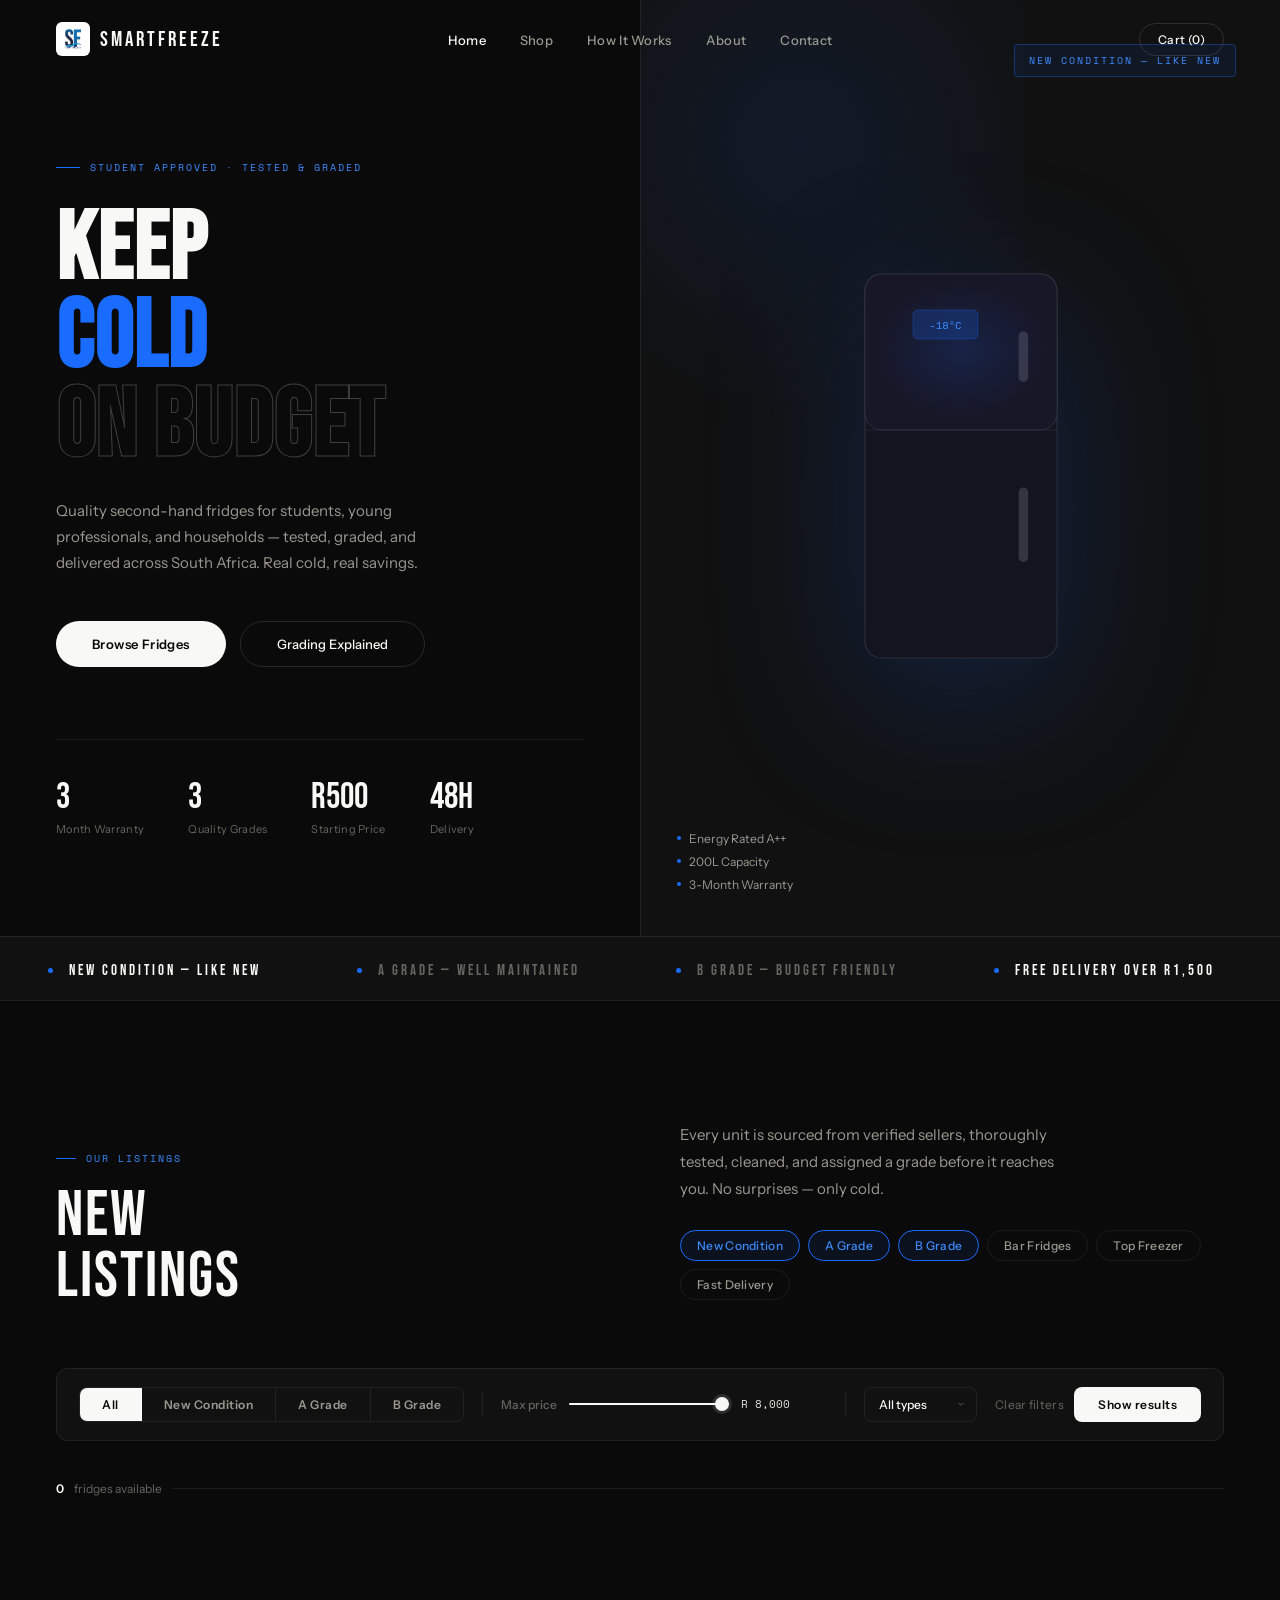
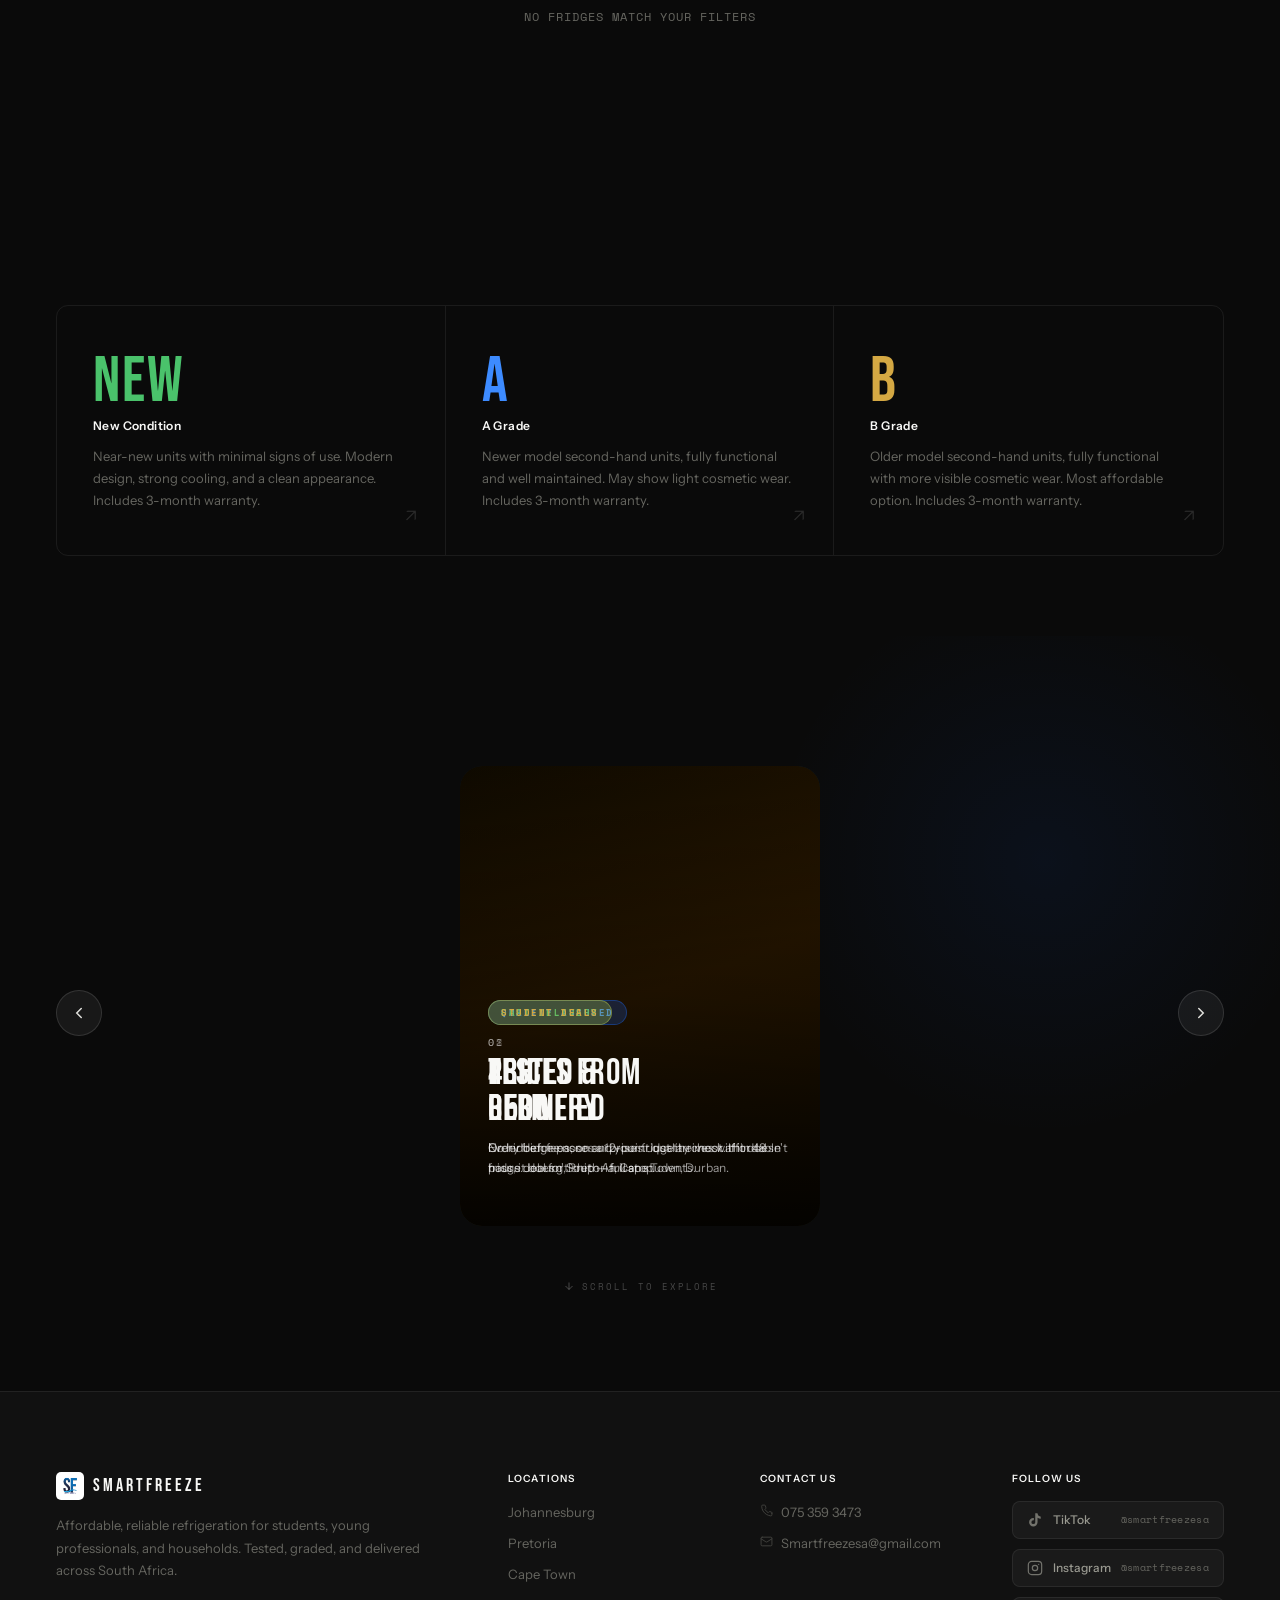
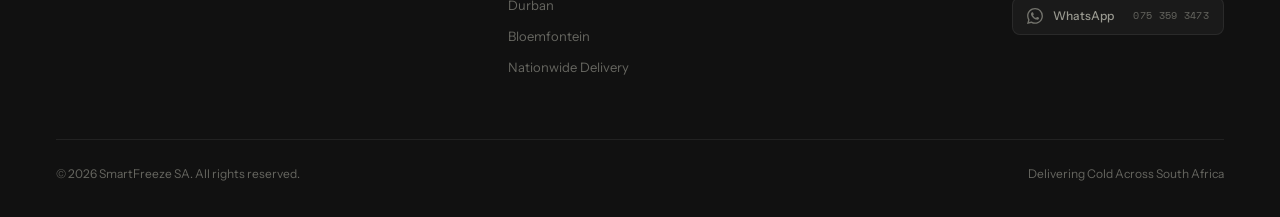
==== frontend/EndUser/index.html @ 241f6607 "Initial commit - SmartFreeze SA" ====
<!DOCTYPE html>
<html lang="en">
<head>
  <meta charset="UTF-8">
  <meta name="viewport" content="width=device-width, initial-scale=1.0">
  <title>SmartFreeze — Student Fridges</title>
  <link href="https://fonts.googleapis.com/css2?family=Bebas+Neue&family=Instrument+Sans:wght@300;400;500;600&family=Space+Mono:wght@400;700&display=swap" rel="stylesheet">
  <link rel="stylesheet" href="smartfreeze.css">
</head>
<body>

  <!-- TOAST -->
  <div class="tst" id="tst"><div class="tdt"></div><span id="tmsg">Done</span></div>

  <!-- ════════════════════════════
       CART OVERLAY + DRAWER
       ════════════════════════════ -->
  <div class="cart-overlay" id="cartOverlay"></div>
  <div class="cart-drawer" id="cartDrawer">
    <div class="cart-header">
      <div class="cart-title">Your Cart</div>
      <button class="cart-close" onclick="closeCart()">
        <svg viewBox="0 0 24 24" fill="none" stroke="currentColor" stroke-width="2.5" stroke-linecap="round"><line x1="18" y1="6" x2="6" y2="18"/><line x1="6" y1="6" x2="18" y2="18"/></svg>
      </button>
    </div>
    <div class="cart-items" id="cartItems"></div>
    <div class="cart-footer" id="cartFooter" style="display:none">
      <div class="cart-total-row">
        <span>Total</span>
        <span class="cart-total-amt" id="cartTotal">R0</span>
      </div>
      <button class="cart-checkout-btn" onclick="openCheckout()">Proceed to Checkout</button>
    </div>
  </div>

  <!-- ════════════════════════════
       CHECKOUT MODAL
       ════════════════════════════ -->
  <div class="checkout-ov" id="checkoutOv">
    <div class="checkout-modal">
      <button class="co-close" onclick="closeCheckout()">
        <svg viewBox="0 0 24 24" fill="none" stroke="currentColor" stroke-width="2.5" stroke-linecap="round"><line x1="18" y1="6" x2="6" y2="18"/><line x1="6" y1="6" x2="18" y2="18"/></svg>
      </button>
      <div class="co-title">Checkout</div>

      <div class="co-grid">
        <!-- Left: delivery details -->
        <div class="co-left">
          <div class="co-section-label">Delivery Details</div>
          <div class="co-fields">
            <div class="co-field">
              <label class="co-label">Full Name</label>
              <input class="co-input" id="coName" placeholder="e.g. Thabo Molefe">
            </div>
            <div class="co-field">
              <label class="co-label">Email</label>
              <input class="co-input" id="coEmail" type="email" placeholder="e.g. thabo@gmail.com">
            </div>
            <div class="co-field">
              <label class="co-label">Phone Number</label>
              <input class="co-input" id="coPhone" type="tel" placeholder="e.g. 0821234567">
            </div>
            <div class="co-field">
              <label class="co-label">Delivery Address</label>
              <input class="co-input" id="coAddress" placeholder="e.g. 12 Main Street, Hatfield">
            </div>
            <div class="co-field">
              <label class="co-label">City</label>
              <input class="co-input" id="coCity" placeholder="e.g. Pretoria">
            </div>
          </div>

          <div class="co-section-label" style="margin-top:24px">Payment Method</div>
          <div class="pay-tabs">
            <button class="pay-tab on" onclick="setPayment('cod', this)">
              <svg viewBox="0 0 24 24" fill="none" stroke="currentColor" stroke-width="1.8" stroke-linecap="round" stroke-linejoin="round" width="14" height="14"><rect x="2" y="6" width="20" height="12" rx="2"/><path d="M12 12a2 2 0 1 0 0-4 2 2 0 0 0 0 4z"/></svg>
              Cash on Delivery
            </button>
            <button class="pay-tab" onclick="setPayment('online', this)">
              <svg viewBox="0 0 24 24" fill="none" stroke="currentColor" stroke-width="1.8" stroke-linecap="round" stroke-linejoin="round" width="14" height="14"><rect x="1" y="4" width="22" height="16" rx="2"/><line x1="1" y1="10" x2="23" y2="10"/></svg>
              Card / Online
            </button>
          </div>
          <input type="hidden" id="selectedPayment" value="cod">
          <div class="cod-note" id="codNote">
            <svg viewBox="0 0 24 24" fill="none" stroke="currentColor" stroke-width="2" stroke-linecap="round" width="13" height="13"><circle cx="12" cy="12" r="10"/><line x1="12" y1="8" x2="12" y2="12"/><line x1="12" y1="16" x2="12.01" y2="16"/></svg>
            Pay when your fridge is delivered. Our driver will collect payment on arrival.
          </div>
        </div>

        <!-- Right: order summary -->
        <div class="co-right">
          <div class="co-section-label">Order Summary</div>
          <div class="co-summary">
            <div class="co-items" id="checkoutItems"></div>
            <div class="co-summary-total">
              <span>Total</span>
              <span id="checkoutTotal" class="co-total-amt">R0</span>
            </div>
          </div>
          <button class="co-place-btn" id="placeOrderBtn" onclick="submitOrder()">
            <svg viewBox="0 0 24 24" fill="none" stroke="currentColor" stroke-width="2" stroke-linecap="round" stroke-linejoin="round" width="14" height="14"><path d="M9 11l3 3L22 4"/><path d="M21 12v7a2 2 0 0 1-2 2H5a2 2 0 0 1-2-2V5a2 2 0 0 1 2-2h11"/></svg>
            Place Order
          </button>
          <p class="co-disclaimer">By placing your order you agree to our delivery terms. Free delivery on orders over R1,500.</p>
        </div>
      </div>
    </div>
  </div>

  <!-- ════════════════════════════
       ORDER CONFIRMATION MODAL
       ════════════════════════════ -->
  <div class="confirm-ov" id="confirmOv">
    <div class="confirm-modal">
      <div class="confirm-icon">
        <svg viewBox="0 0 24 24" fill="none" stroke="currentColor" stroke-width="2.5" stroke-linecap="round" stroke-linejoin="round"><polyline points="20 6 9 17 4 12"/></svg>
      </div>
      <div class="confirm-title">Order Placed!</div>
      <div class="confirm-sub">Your order has been received. Save your order number to track your delivery.</div>
      <div class="confirm-num-label">Your Order Number</div>
      <div class="confirm-num" id="confirmOrderNum">SF-20260401-001</div>
      <div class="confirm-actions">
        <button class="confirm-track-btn" onclick="goToTracking()">
          <svg viewBox="0 0 24 24" fill="none" stroke="currentColor" stroke-width="2" stroke-linecap="round" width="13" height="13"><circle cx="11" cy="11" r="8"/><line x1="21" y1="21" x2="16.65" y2="16.65"/></svg>
          Track My Order
        </button>
        <button class="confirm-close-btn" onclick="closeConfirm()">Continue Shopping</button>
      </div>
    </div>
  </div>

  <!-- NAV -->
  <nav id="nav">
    <a href="index.html" class="logo">
      <img src="images/logo.png" alt="SmartFreeze Logo" class="logo-img"
           onerror="this.style.display='none';this.nextElementSibling.style.display='flex'">
      <div class="logo-mk" style="display:none">
        <svg viewBox="0 0 24 24" fill="none" stroke="#0a0a0a" stroke-width="2.5" stroke-linecap="round" stroke-linejoin="round">
          <rect x="5" y="2" width="14" height="20" rx="2"/>
          <line x1="5" y1="10" x2="19" y2="10"/>
          <line x1="9" y1="6" x2="9" y2="8"/>
        </svg>
      </div>
      <span class="logo-tx">SmartFreeze</span>
    </a>
    <ul>
      <li><a href="#hero" class="on">Home</a></li>
      <li><a href="#browse">Shop</a></li>
      <li><a href="#how-it-works">How It Works</a></li>
      <li><a href="#about">About</a></li>
      <li><a href="#contact">Contact</a></li>
    </ul>
    <div class="na">
      <button class="nbtn" id="cartBtn" onclick="openCart()">Cart (0)</button>
    </div>
  </nav>

  <!-- HERO -->
  <section id="hero">
    <div class="hl">
      <div class="h-eye">
        <div class="h-eye-line"></div>
        <span class="h-eye-txt">Student Approved · Tested &amp; Graded</span>
      </div>
      <h1 class="h1">KEEP<br><span class="acc">COLD</span><br><span class="str">ON BUDGET</span></h1>
      <p class="h-body">Quality second-hand fridges for students, young professionals, and households — tested, graded, and delivered across South Africa. Real cold, real savings.</p>
      <div class="h-ctas">
        <button class="bp" onclick="document.getElementById('browse').scrollIntoView({behavior:'smooth'})">Browse Fridges</button>
        <button class="bo">Grading Explained</button>
      </div>
      <div class="h-stats">
        <div><div class="sn">3</div><div class="sl">Month Warranty</div></div>
        <div><div class="sn">3</div><div class="sl">Quality Grades</div></div>
        <div><div class="sn">R500</div><div class="sl">Starting Price</div></div>
        <div><div class="sn">48h</div><div class="sl">Delivery</div></div>
      </div>
    </div>
    <div class="hr">
      <div class="h-grade">NEW CONDITION — LIKE NEW</div>
      <div class="fv">
        <svg viewBox="0 0 200 340" fill="none" xmlns="http://www.w3.org/2000/svg" style="width:100%;filter:drop-shadow(0 40px 80px rgba(26,107,255,.22))">
          <rect x="20" y="10" width="160" height="320" rx="14" fill="#141420" stroke="rgba(255,255,255,0.1)" stroke-width="1"/>
          <rect x="20" y="10" width="160" height="130" rx="14" fill="#171728" stroke="rgba(255,255,255,0.08)" stroke-width="1"/>
          <line x1="20" y1="140" x2="180" y2="140" stroke="rgba(255,255,255,0.07)" stroke-width="1"/>
          <rect x="148" y="58" width="8" height="42" rx="4" fill="rgba(255,255,255,0.14)"/>
          <rect x="148" y="188" width="8" height="62" rx="4" fill="rgba(255,255,255,0.14)"/>
          <rect x="30" y="18" width="140" height="110" rx="8" fill="url(#hg)" opacity="0.35"/>
          <defs><radialGradient id="hg" cx="50%" cy="50%" r="50%"><stop offset="0%" stop-color="#1a6bff" stop-opacity="0.4"/><stop offset="100%" stop-color="#1a6bff" stop-opacity="0"/></radialGradient></defs>
          <rect x="60" y="40" width="54" height="24" rx="4" fill="rgba(26,107,255,0.2)" stroke="rgba(26,107,255,0.35)" stroke-width="0.8"/>
          <text x="87" y="56" fill="#3d8bff" font-family="monospace" font-size="9" text-anchor="middle">-18°C</text>
        </svg>
      </div>
      <div class="h-stags">
        <div class="h-stag"><div class="h-stag-d"></div>Energy Rated A++</div>
        <div class="h-stag"><div class="h-stag-d"></div>200L Capacity</div>
        <div class="h-stag"><div class="h-stag-d"></div>3-Month Warranty</div>
      </div>
    </div>
  </section>

  <!-- MARQUEE -->
  <div class="marquee-band"><div class="marquee-track" id="mqTrack"></div></div>

  <!-- SECTION INTRO -->
  <div class="section-intro" id="how-it-works">
    <div class="si-left rev">
      <div class="si-label">Our Listings</div>
      <div class="si-title">NEW<br>LISTINGS</div>
    </div>
    <div class="si-right rev">
      <p class="si-desc">Every unit is sourced from verified sellers, thoroughly tested, cleaned, and assigned a grade before it reaches you. No surprises — only cold.</p>
      <div class="si-pills">
        <div class="si-pill hi">New Condition</div><div class="si-pill hi">A Grade</div><div class="si-pill hi">B Grade</div>
        <div class="si-pill">Bar Fridges</div><div class="si-pill">Top Freezer</div><div class="si-pill">Fast Delivery</div>
      </div>
    </div>
  </div>

  <!-- BROWSE -->
  <section id="browse">
    <div class="fb rev">
      <div class="gtabs">
        <button class="gt on" data-g="all" onclick="setG(this,'all')">All</button>
        <button class="gt" data-g="N" onclick="setG(this,'N')">New Condition</button>
        <button class="gt" data-g="A" onclick="setG(this,'A')">A Grade</button>
        <button class="gt" data-g="B" onclick="setG(this,'B')">B Grade</button>
      </div>
      <div class="fdiv"></div>
      <div class="pw">
        <span class="pl">Max price</span>
        <input type="range" class="psl" id="psl" min="500" max="8000" value="8000" step="100" oninput="onP(this)">
        <span class="pa" id="pa">R 8,000</span>
      </div>
      <div class="fdiv"></div>
      <select class="fsel" onchange="onTy(this)">
        <option value="">All types</option>
        <option value="bar">Bar Fridge</option>
        <option value="topfreezer">Top Freezer</option>
      </select>
      <div class="fr">
        <button class="bcf" onclick="clrAll()">Clear filters</button>
        <button class="bap" onclick="applyF()">Show results</button>
      </div>
    </div>
    <div class="rm"><strong id="rc">0</strong> fridges available<div class="rm-line"></div></div>
    <div class="fg" id="fg"></div>
  </section>

  <!-- GRADE BAND -->
  <div class="grade-band rev">
    <div class="gb-item gb-a rev">
      <div class="gb-grade">NEW</div><div class="gb-name">New Condition</div>
      <div class="gb-desc">Near-new units with minimal signs of use. Modern design, strong cooling, and a clean appearance. Includes 3-month warranty.</div>
      <div class="gb-arrow">↗</div>
    </div>
    <div class="gb-item gb-b rev">
      <div class="gb-grade">A</div><div class="gb-name">A Grade</div>
      <div class="gb-desc">Newer model second-hand units, fully functional and well maintained. May show light cosmetic wear. Includes 3-month warranty.</div>
      <div class="gb-arrow">↗</div>
    </div>
    <div class="gb-item gb-c rev">
      <div class="gb-grade">B</div><div class="gb-name">B Grade</div>
      <div class="gb-desc">Older model second-hand units, fully functional with more visible cosmetic wear. Most affordable option. Includes 3-month warranty.</div>
      <div class="gb-arrow">↗</div>
    </div>
  </div>

  <!-- MARKETING CAROUSEL -->
  <section class="mkt-section" id="about">
    <div class="mkt-bg-glow"></div>
    <div class="mkt-stage" id="mktStage">
      <div class="mkt-slide" data-index="0">
        <div class="mkt-slide-img" style="background:linear-gradient(160deg,#0a0f1a 0%,#0d1f3c 50%,#091628 100%)"><div class="mkt-slide-overlay"></div></div>
        <div class="mkt-slide-info">
          <div class="mkt-slide-tag">QUALITY ASSURED</div>
          <div class="mkt-slide-num">01</div>
          <div class="mkt-slide-title">Tested &amp;<br>Certified</div>
          <div class="mkt-slide-body">Every fridge passes a 12-point quality check. If it doesn't pass, it doesn't ship — full stop.</div>
        </div>
      </div>
      <div class="mkt-slide" data-index="1">
        <div class="mkt-slide-img" style="background:linear-gradient(160deg,#0a0e0d 0%,#0d2218 50%,#091a10 100%)"><div class="mkt-slide-overlay"></div></div>
        <div class="mkt-slide-info">
          <div class="mkt-slide-tag mkt-tag-green">FAST DELIVERY</div>
          <div class="mkt-slide-num">02</div>
          <div class="mkt-slide-title">48h<br>Delivery</div>
          <div class="mkt-slide-body">Order before noon and your fridge arrives within 48 hours. Joburg, Pretoria, Cape Town, Durban.</div>
        </div>
      </div>
      <div class="mkt-slide" data-index="2">
        <div class="mkt-slide-img" style="background:linear-gradient(160deg,#0f0a00 0%,#2a1800 50%,#1a1000 100%)"><div class="mkt-slide-overlay"></div></div>
        <div class="mkt-slide-info">
          <div class="mkt-slide-tag mkt-tag-gold">STUDENT DEALS</div>
          <div class="mkt-slide-num">03</div>
          <div class="mkt-slide-title">Prices From<br>R500</div>
          <div class="mkt-slide-body">No hidden fees, no surprises. Just the most affordable fridge deal for South African students.</div>
        </div>
      </div>
    </div>
    <button class="mkt-btn-prev" id="mktPrev"><svg viewBox="0 0 24 24" fill="none" stroke="currentColor" stroke-width="2" stroke-linecap="round"><polyline points="15 18 9 12 15 6"/></svg></button>
    <button class="mkt-btn-next" id="mktNext"><svg viewBox="0 0 24 24" fill="none" stroke="currentColor" stroke-width="2" stroke-linecap="round"><polyline points="9 18 15 12 9 6"/></svg></button>
    <div class="mkt-bottom">
      <div class="mkt-scroll-hint"><svg width="12" height="12" viewBox="0 0 24 24" fill="none" stroke="currentColor" stroke-width="2"><path d="M12 5v14M5 12l7 7 7-7"/></svg>SCROLL TO EXPLORE</div>
      <div class="mkt-pip-wrap" id="mktPips"></div>
    </div>
  </section>

  <!-- FOOTER -->
  <footer id="contact">
    <div class="ftg">
      <div class="rev">
        <div class="flr">
          <img src="images/logo.png" alt="SmartFreeze" class="footer-logo-img">
          <span class="flt">SmartFreeze</span>
        </div>
        <p class="fd">Affordable, reliable refrigeration for students, young professionals, and households. Tested, graded, and delivered across South Africa.</p>
      </div>
      <div class="rev">
        <div class="fct">Locations</div>
        <ul class="fls">
          <li><a href="#">Johannesburg</a></li><li><a href="#">Pretoria</a></li>
          <li><a href="#">Cape Town</a></li><li><a href="#">Durban</a></li>
          <li><a href="#">Bloemfontein</a></li><li><a href="#">Nationwide Delivery</a></li>
        </ul>
      </div>
      <div class="rev">
        <div class="fct">Contact Us</div>
        <ul class="fls">
          <li><a href="tel:0753593473"><span class="fic"><svg viewBox="0 0 24 24" fill="none" stroke="currentColor" stroke-width="1.8" stroke-linecap="round" stroke-linejoin="round"><path d="M22 16.92v3a2 2 0 0 1-2.18 2A19.79 19.79 0 0 1 11.61 19a19.5 19.5 0 0 1-6-6A19.79 19.79 0 0 1 3.09 4.18 2 2 0 0 1 5.07 2h3a2 2 0 0 1 2 1.72c.127.96.361 1.903.7 2.81a2 2 0 0 1-.45 2.11L9.09 9.91a16 16 0 0 0 6 6l1.27-1.27a2 2 0 0 1 2.11-.45c.907.339 1.85.573 2.81.7A2 2 0 0 1 22 16.92z"/></svg></span>075 359 3473</a></li>
          <li><a href="mailto:Smartfreezesa@gmail.com"><span class="fic"><svg viewBox="0 0 24 24" fill="none" stroke="currentColor" stroke-width="1.8" stroke-linecap="round" stroke-linejoin="round"><rect x="2" y="4" width="20" height="16" rx="2"/><path d="m22 7-8.97 5.7a1.94 1.94 0 0 1-2.06 0L2 7"/></svg></span>Smartfreezesa@gmail.com</a></li>
        </ul>
      </div>
      <div class="rev">
        <div class="fct">Follow Us</div>
        <div class="f-socials">
          <a href="https://www.tiktok.com/@smartfreezesa" target="_blank" class="f-social-btn"><svg viewBox="0 0 24 24" fill="currentColor" width="16" height="16"><path d="M19.59 6.69a4.83 4.83 0 0 1-3.77-4.25V2h-3.45v13.67a2.89 2.89 0 0 1-2.88 2.5 2.89 2.89 0 0 1-2.89-2.89 2.89 2.89 0 0 1 2.89-2.89c.28 0 .54.04.79.1V9.01a6.33 6.33 0 0 0-.79-.05 6.34 6.34 0 0 0-6.34 6.34 6.34 6.34 0 0 0 6.34 6.34 6.34 6.34 0 0 0 6.33-6.34V8.69a8.18 8.18 0 0 0 4.78 1.52V6.76a4.85 4.85 0 0 1-1.01-.07z"/></svg><span>TikTok</span><span class="f-social-handle">@smartfreezesa</span></a>
          <a href="https://www.instagram.com/smartfreezesa" target="_blank" class="f-social-btn"><svg viewBox="0 0 24 24" fill="none" stroke="currentColor" stroke-width="1.8" stroke-linecap="round" stroke-linejoin="round" width="16" height="16"><rect x="2" y="2" width="20" height="20" rx="5"/><circle cx="12" cy="12" r="4"/><circle cx="17.5" cy="6.5" r="1" fill="currentColor" stroke="none"/></svg><span>Instagram</span><span class="f-social-handle">@smartfreezesa</span></a>
          <a href="https://wa.me/27753593473" target="_blank" class="f-social-btn f-social-wa"><svg viewBox="0 0 24 24" fill="currentColor" width="16" height="16"><path d="M17.472 14.382c-.297-.149-1.758-.867-2.03-.967-.273-.099-.471-.148-.67.15-.197.297-.767.966-.94 1.164-.173.199-.347.223-.644.075-.297-.15-1.255-.463-2.39-1.475-.883-.788-1.48-1.761-1.653-2.059-.173-.297-.018-.458.13-.606.134-.133.298-.347.446-.52.149-.174.198-.298.298-.497.099-.198.05-.371-.025-.52-.075-.149-.669-1.612-.916-2.207-.242-.579-.487-.5-.669-.51-.173-.008-.371-.01-.57-.01-.198 0-.52.074-.792.372-.272.297-1.04 1.016-1.04 2.479 0 1.462 1.065 2.875 1.213 3.074.149.198 2.096 3.2 5.077 4.487.709.306 1.262.489 1.694.625.712.227 1.36.195 1.871.118.571-.085 1.758-.719 2.006-1.413.248-.694.248-1.289.173-1.413-.074-.124-.272-.198-.57-.347m-5.421 7.403h-.004a9.87 9.87 0 0 1-5.031-1.378l-.361-.214-3.741.982.998-3.648-.235-.374a9.86 9.86 0 0 1-1.51-5.26c.001-5.45 4.436-9.884 9.888-9.884 2.64 0 5.122 1.03 6.988 2.898a9.825 9.825 0 0 1 2.893 6.994c-.003 5.45-4.437 9.884-9.885 9.884m8.413-18.297A11.815 11.815 0 0 0 12.05 0C5.495 0 .16 5.335.157 11.892c0 2.096.547 4.142 1.588 5.945L.057 24l6.305-1.654a11.882 11.882 0 0 0 5.683 1.448h.005c6.554 0 11.89-5.335 11.893-11.893a11.821 11.821 0 0 0-3.48-8.413z"/></svg><span>WhatsApp</span><span class="f-social-handle">075 359 3473</span></a>
        </div>
      </div>
    </div>
    <div class="fbt"><div>© 2026 SmartFreeze SA. All rights reserved.</div><div>Delivering Cold Across South Africa</div></div>
  </footer>

  <!-- FRIDGE MODAL -->
  <div class="ov" id="ov" onclick="ocl(event)">
    <div class="mo" id="mo">
      <button class="mcl" onclick="clMo()"><svg viewBox="0 0 24 24" fill="none" stroke="currentColor" stroke-width="2" stroke-linecap="round"><line x1="18" y1="6" x2="6" y2="18"/><line x1="6" y1="6" x2="18" y2="18"/></svg></button>
      <div class="mg">
        <div class="mm" id="mmain"><div class="mmg"></div></div>
        <div class="mth" id="mth"></div>
      </div>
      <div class="md">
        <div class="mbr"><div class="mdt"></div><span class="mbn" id="mbn">Brand</span><span class="msk" id="msk">SF-001</span></div>
        <div class="mtl" id="mtl">Name</div>
        <div class="msr"><div class="msts" id="msts"></div><span class="mrc" id="mrc">0 reviews</span></div>
        <div class="mpr"><span class="mc">R</span><span id="mpr">0</span></div>
        <div class="mlab">Grade</div>
        <div class="mgr" id="mgr"></div>
        <div class="msp" id="msp"></div>
        <div class="mac">
          <button class="madd" id="madd">Add to Cart</button>
          <button class="mfav" id="mfav" onclick="tgFav(this)">
            <svg viewBox="0 0 24 24" stroke-linecap="round" stroke-linejoin="round" stroke-width="2"><path d="M20.84 4.61a5.5 5.5 0 0 0-7.78 0L12 5.67l-1.06-1.06a5.5 5.5 0 0 0-7.78 7.78l1.06 1.06L12 21.23l7.78-7.78 1.06-1.06a5.5 5.5 0 0 0 0-7.78z"/></svg>
          </button>
        </div>
        <div class="mdel">
          <svg width="12" height="12" viewBox="0 0 24 24" fill="none" stroke="currentColor" stroke-width="2"><path d="M5 17H3a2 2 0 0 1-2-2V5a2 2 0 0 1 2-2h11a2 2 0 0 1 2 2v3"/><rect x="9" y="11" width="14" height="10" rx="2"/><circle cx="12" cy="21" r="1"/><circle cx="20" cy="21" r="1"/></svg>
          Free delivery on orders over R1,500
        </div>
        <div class="mtabs">
          <button class="mtb on" onclick="swT(this,'td')">Details</button>
          <button class="mtb" onclick="swT(this,'tr')">Reviews</button>
        </div>
        <div class="tbc" id="td"><p id="mdesc"></p></div>
        <div class="tbc" style="display:none" id="tr"></div>
      </div>
    </div>
  </div>

  <script src="smartfreeze.js"></script>
</body>
</html>
---- frontend/EndUser/smartfreeze.css ----
/* ════════════════════════════════════════
   SmartFreeze — Stylesheet
   ════════════════════════════════════════ */

/* ── TOKENS ── */
:root {
  --black:  #0a0a0a;
  --black2: #111111;
  --black3: #1a1a1a;
  --black4: #222222;
  --white:  #f8f8f6;
  --white2: #e0e0dc;
  --muted:  #666660;
  --muted2: #999990;
  --blue:   #1a6bff;
  --blue2:  #3d8bff;
  --gold:   #d4a843;
  --green:  #2da44e;
  --border: rgba(255,255,255,0.07);
  --border2:rgba(255,255,255,0.13);
}

/* ── RESET ── */
*,*::before,*::after { box-sizing: border-box; margin: 0; padding: 0; }
html  { scroll-behavior: smooth; }
body  {
  font-family: 'Instrument Sans', sans-serif;
  background: var(--black);
  color: var(--white);
  overflow-x: hidden;
  cursor: default;
}

/* ════════════════════════════════════════
   NAV
   ════════════════════════════════════════ */
nav {
  position: fixed; top: 0; left: 0; right: 0; z-index: 500;
  display: flex; align-items: center; justify-content: space-between;
  padding: 22px 56px;
  transition: padding .35s, background .35s, border-color .35s;
  border-bottom: 1px solid transparent;
}
nav.sc {
  padding: 14px 56px;
  background: rgba(10,10,10,.94);
  backdrop-filter: blur(20px);
  border-bottom-color: var(--border);
}
.logo { display: flex; align-items: center; gap: 10px; text-decoration: none; color: inherit; }
.logo-mk {
  width: 34px; height: 34px;
  background: var(--white);
  border-radius: 6px;
  display: flex; align-items: center; justify-content: center;
}
.logo-mk svg  { width: 18px; height: 18px; }
.logo-img     { height: 34px; width: auto; object-fit: contain; border-radius: 6px; }
.logo-tx      { font-family: 'Bebas Neue', sans-serif; font-size: 21px; letter-spacing: 3px; }
nav ul        { display: flex; gap: 34px; list-style: none; position: absolute; left: 50%; transform: translateX(-50%); }
nav ul a      { color: var(--muted2); text-decoration: none; font-size: 13px; font-weight: 500; letter-spacing: .3px; transition: color .2s; }
nav ul a:hover,
nav ul a.on   { color: var(--white); }
.na           { display: flex; gap: 10px; align-items: center; }
.nbtn {
  background: none; border: 1px solid var(--border2); color: var(--white);
  padding: 8px 18px; border-radius: 100px;
  font-size: 12px; font-weight: 500; letter-spacing: .4px;
  cursor: pointer; transition: all .2s;
  font-family: 'Instrument Sans', sans-serif;
}
.nbtn:hover { background: var(--white); color: var(--black); }

/* ════════════════════════════════════════
   HERO
   ════════════════════════════════════════ */
#hero {
  min-height: 100vh;
  display: grid; grid-template-columns: 1fr 1fr;
  position: relative; overflow: hidden;
}
.hl {
  display: flex; flex-direction: column; justify-content: flex-end;
  padding: 160px 56px 100px;
  position: relative; z-index: 2;
}
.h-eye       { display: inline-flex; align-items: center; gap: 10px; margin-bottom: 32px; opacity: 0; animation: fu .8s .1s ease forwards; }
.h-eye-line  { width: 24px; height: 1px; background: var(--blue); }
.h-eye-txt   { font-family: 'Space Mono', monospace; font-size: 10px; letter-spacing: 2px; color: var(--blue2); text-transform: uppercase; }
.h1          { font-family: 'Bebas Neue', sans-serif; font-size: clamp(70px,7.5vw,118px); line-height: .92; letter-spacing: 1px; opacity: 0; animation: fu .9s .2s ease forwards; }
.h1 .acc     { color: var(--blue); }
.h1 .str     { -webkit-text-stroke: 1px rgba(255,255,255,.22); color: transparent; }
.h-body      { margin-top: 26px; font-size: 15px; line-height: 1.75; color: var(--muted2); max-width: 400px; opacity: 0; animation: fu .9s .3s ease forwards; }
.h-ctas      { display: flex; gap: 14px; margin-top: 44px; opacity: 0; animation: fu .9s .4s ease forwards; }
.bp {
  background: var(--white); color: var(--black); border: none;
  padding: 14px 36px; border-radius: 100px;
  font-size: 13px; font-weight: 600; letter-spacing: .4px;
  cursor: pointer; transition: all .25s;
  font-family: 'Instrument Sans', sans-serif;
}
.bp:hover    { background: var(--white2); transform: translateY(-2px); }
.bo {
  background: none; color: var(--white); border: 1px solid var(--border2);
  padding: 14px 36px; border-radius: 100px;
  font-size: 13px; font-weight: 500;
  cursor: pointer; transition: all .25s;
  font-family: 'Instrument Sans', sans-serif;
}
.bo:hover    { border-color: rgba(255,255,255,.4); transform: translateY(-2px); }
.h-stats     { display: flex; gap: 44px; margin-top: 72px; padding-top: 40px; border-top: 1px solid var(--border); opacity: 0; animation: fu .9s .5s ease forwards; }
.sn          { font-family: 'Bebas Neue', sans-serif; font-size: 36px; line-height: 1; }
.sl          { font-size: 11px; color: var(--muted); margin-top: 6px; letter-spacing: .3px; }
.hr {
  position: relative; display: flex; align-items: center; justify-content: center;
  background: var(--black2); border-left: 1px solid var(--border); overflow: hidden;
}
.hr::before  {
  content: ''; position: absolute; top: -20%; left: -10%; width: 70%; height: 70%;
  background: radial-gradient(circle, rgba(26,107,255,.1) 0%, transparent 70%);
}
.fv          { position: relative; z-index: 2; width: 240px; animation: fly 5s ease-in-out infinite; }
@keyframes fly { 0%,100% { transform: translateY(0); } 50% { transform: translateY(-14px); } }
.h-grade {
  position: absolute; top: 44px; right: 44px; z-index: 3;
  font-family: 'Space Mono', monospace; font-size: 10px; letter-spacing: 2px; color: var(--blue2);
  border: 1px solid rgba(26,107,255,.35); padding: 8px 14px; border-radius: 4px;
  background: rgba(26,107,255,.08); opacity: 0; animation: fu .9s .6s ease forwards;
}
.h-stags     { position: absolute; bottom: 44px; left: 36px; z-index: 3; display: flex; flex-direction: column; gap: 8px; opacity: 0; animation: fu .9s .7s ease forwards; }
.h-stag      { font-size: 12px; color: var(--muted2); display: flex; align-items: center; gap: 8px; }
.h-stag-d    { width: 4px; height: 4px; border-radius: 50%; background: var(--blue); flex-shrink: 0; }

/* ════════════════════════════════════════
   MARQUEE BAND
   ════════════════════════════════════════ */
.marquee-band {
  overflow: hidden;
  border-top: 1px solid var(--border);
  border-bottom: 1px solid var(--border);
  padding: 20px 0;
  background: var(--black2);
  white-space: nowrap;
}
.marquee-track {
  display: inline-flex;
  animation: marqueeScroll 28s linear infinite;
}
.marquee-track:hover { animation-play-state: paused; }
.marquee-item {
  display: inline-flex; align-items: center; gap: 16px;
  padding: 0 48px;
  font-family: 'Bebas Neue', sans-serif; font-size: 15px; letter-spacing: 3px;
  color: var(--muted); white-space: nowrap;
}
.marquee-item .dot { width: 5px; height: 5px; border-radius: 50%; background: var(--blue); flex-shrink: 0; }
.marquee-item.hi   { color: var(--white); }
@keyframes marqueeScroll { from { transform: translateX(0); } to { transform: translateX(-50%); } }

/* ════════════════════════════════════════
   SECTION INTRO
   ════════════════════════════════════════ */
.section-intro {
  padding: 120px 56px 0;
  display: grid; grid-template-columns: 1fr 1fr;
  gap: 80px; align-items: end;
}
.si-label {
  font-family: 'Space Mono', monospace; font-size: 10px; letter-spacing: 2px;
  color: var(--blue2); text-transform: uppercase; margin-bottom: 20px;
  display: flex; align-items: center; gap: 10px;
}
.si-label::before { content: ''; display: block; width: 20px; height: 1px; background: var(--blue); }
.si-title  { font-family: 'Bebas Neue', sans-serif; font-size: clamp(44px,5vw,72px); letter-spacing: 2px; line-height: .95; }
.si-right  { padding-bottom: 8px; }
.si-desc   { font-size: 15px; color: var(--muted2); line-height: 1.8; max-width: 380px; margin-bottom: 28px; }
.si-pills  { display: flex; flex-wrap: wrap; gap: 8px; }
.si-pill {
  padding: 7px 16px; border: 1px solid var(--border); border-radius: 100px;
  font-size: 12px; color: var(--muted2); font-weight: 500; letter-spacing: .3px;
  transition: all .25s; cursor: pointer;
}
.si-pill:hover { border-color: var(--border2); color: var(--white); }
.si-pill.hi    { border-color: var(--blue); color: var(--blue2); background: rgba(26,107,255,.08); }

/* ════════════════════════════════════════
   BROWSE SECTION
   ════════════════════════════════════════ */
#browse { padding: 60px 56px 120px; background: var(--black); }

/* ── Filter bar ── */
.fb {
  border: 1px solid var(--border); border-radius: 12px;
  padding: 18px 22px; margin-bottom: 40px;
  display: flex; align-items: center; gap: 18px; flex-wrap: wrap;
  background: var(--black2);
}
.gtabs  { display: flex; border: 1px solid var(--border); border-radius: 8px; overflow: hidden; }
.gt {
  padding: 9px 22px; font-size: 12px; font-weight: 600; letter-spacing: .5px;
  cursor: pointer; background: transparent; color: var(--muted2); border: none;
  font-family: 'Instrument Sans', sans-serif; transition: all .2s; white-space: nowrap;
  border-right: 1px solid var(--border);
}
.gt:last-child   { border-right: none; }
.gt:hover        { color: var(--white); background: var(--black3); }
.gt.on           { background: var(--white); color: var(--black); }
.fdiv            { width: 1px; height: 26px; background: var(--border); flex-shrink: 0; }
.pw              { display: flex; align-items: center; gap: 12px; flex: 1; min-width: 180px; }
.pl              { font-size: 12px; color: var(--muted); white-space: nowrap; font-weight: 500; }
.psl {
  -webkit-appearance: none; width: 100%; height: 2px;
  background: linear-gradient(to right, var(--white) 0%, var(--white) 100%, rgba(255,255,255,.1) 100%);
  border-radius: 1px; cursor: pointer;
}
.psl::-webkit-slider-thumb {
  -webkit-appearance: none; width: 14px; height: 14px;
  border-radius: 50%; background: var(--white); cursor: pointer;
  box-shadow: 0 0 0 3px rgba(255,255,255,.12);
}
.pa    { font-family: 'Space Mono', monospace; font-size: 11px; color: var(--white2); white-space: nowrap; min-width: 86px; }
.fsel  {
  appearance: none; background: transparent; border: 1px solid var(--border);
  color: var(--white); padding: 9px 30px 9px 14px; border-radius: 8px;
  font-size: 12px; cursor: pointer;
  font-family: 'Instrument Sans', sans-serif; font-weight: 500;
  background-image: url("data:image/svg+xml,%3Csvg xmlns='http://www.w3.org/2000/svg' width='10' height='10' viewBox='0 0 24 24' fill='none' stroke='%23666660' stroke-width='2'%3E%3Cpath d='M6 9l6 6 6-6'/%3E%3C/svg%3E");
  background-repeat: no-repeat; background-position: right 10px center;
  transition: border-color .2s;
}
.fsel:focus  { outline: none; border-color: rgba(255,255,255,.3); }
.fsel option { background: var(--black3); }
.fr          { display: flex; gap: 10px; align-items: center; margin-left: auto; }
.bcf {
  background: none; border: none; color: var(--muted); font-size: 12px;
  cursor: pointer; font-family: 'Instrument Sans', sans-serif; transition: color .2s; letter-spacing: .3px;
}
.bcf:hover { color: var(--white); }
.bap {
  background: var(--white); color: var(--black); border: none;
  padding: 10px 24px; border-radius: 8px;
  font-size: 12px; font-weight: 600; letter-spacing: .5px;
  cursor: pointer; transition: all .2s;
  font-family: 'Instrument Sans', sans-serif;
}
.bap:hover { background: var(--white2); }
.rm        { font-size: 12px; color: var(--muted); margin-bottom: 32px; display: flex; align-items: center; gap: 10px; }
.rm strong { color: var(--white); font-weight: 600; }
.rm-line   { flex: 1; height: 1px; background: var(--border); }

/* ── Product grid ── */
.fg { display: grid; grid-template-columns: repeat(4,1fr); gap: 16px; }

/* ── Card — scroll-reveal states ── */
.fc {
  background: var(--black2);
  border: 1px solid var(--border);
  border-radius: 4px;
  overflow: hidden;
  cursor: pointer;
  position: relative;
  opacity: 0;
  transform: translateY(48px);
  transition:
    opacity .65s cubic-bezier(.22,.68,0,1.2),
    transform .65s cubic-bezier(.22,.68,0,1.2),
    border-color .25s,
    box-shadow .35s;
}
.fc.vi    { opacity: 1; transform: translateY(0); }
.fc:hover {
  border-color: rgba(255,255,255,.18);
  transform: translateY(-6px) !important;
  box-shadow: 0 24px 60px rgba(0,0,0,.5);
  z-index: 2;
}
/* stagger by column */
.fc[data-i="0"] { transition-delay: .05s; }
.fc[data-i="1"] { transition-delay: .12s; }
.fc[data-i="2"] { transition-delay: .19s; }
.fc[data-i="3"] { transition-delay: .05s; }
.fc[data-i="4"] { transition-delay: .12s; }
.fc[data-i="5"] { transition-delay: .19s; }
.fc[data-i="6"] { transition-delay: .05s; }
.fc[data-i="7"] { transition-delay: .12s; }
.fc[data-i="8"] { transition-delay: .19s; }

/* ── Card image area ── */
.ci { 
  aspect-ratio: 1; 
  display: block;
  position: relative;
  overflow: hidden; 
}
.ci.ga   { background: linear-gradient(160deg,#0d1117 0%,#0a1628 60%,#0d2044 100%); }
.ci.gb   { background: linear-gradient(160deg,#111 0%,#171717 60%,#1e1e1e 100%); }
.ci.gc   { background: linear-gradient(160deg,#0e0e0e 0%,#141414 60%,#191919 100%); }
.cg      { position: absolute; inset: 0; background: radial-gradient(circle at 40% 30%,rgba(26,107,255,.07),transparent 65%); pointer-events: none; }
.ci-photo {
  position: absolute; inset: 0;
  width: 100%; height: 100%;
  object-fit: cover; display: block;
  transition: transform .5s cubic-bezier(.34,1.2,.64,1), opacity .3s;
}
.fc:hover .ci-photo { transform: scale(1.05); }
.ci-placeholder {
  position: absolute; inset: 0;
  display: flex; flex-direction: column; align-items: center; justify-content: center;
  gap: 10px; width: 100%; height: 100%;
  color: var(--muted); font-size: 11px; letter-spacing: 1px; text-transform: uppercase;
  font-family: 'Space Mono', monospace; pointer-events: none;
}
.ci-placeholder svg { width: 36px; height: 36px; stroke: rgba(255,255,255,.15); fill: none; }

/* ── Card badges & controls ── */
.cbdg { position: absolute; top: 14px; left: 14px; font-family: 'Space Mono', monospace; font-size: 10px; letter-spacing: 1.5px; font-weight: 700; padding: 5px 11px; border-radius: 3px; }
.ba   { background: rgba(45,164,78,.12);   color: #4ac26b;       border: 1px solid rgba(45,164,78,.22); }
.bb   { background: rgba(26,107,255,.12);  color: var(--blue2);  border: 1px solid rgba(26,107,255,.22); }
.bc   { background: rgba(212,168,67,.12);  color: var(--gold);   border: 1px solid rgba(212,168,67,.22); }
.cw {
  position: absolute; top: 12px; right: 12px;
  width: 30px; height: 30px; border-radius: 50%;
  background: rgba(10,10,10,.6); border: 1px solid rgba(255,255,255,.1);
  display: flex; align-items: center; justify-content: center;
  cursor: pointer; transition: all .2s; backdrop-filter: blur(6px);
}
.cw:hover         { border-color: rgba(255,255,255,.3); }
.cw svg           { width: 13px; height: 13px; stroke: var(--muted2); fill: none; transition: stroke .2s, fill .2s; }
.cw.lk svg        { stroke: #e8445a; fill: #e8445a; }

/* ── Card body ── */
.cb   { padding: 16px 16px 18px; }
.cr1  { display: flex; justify-content: space-between; align-items: flex-start; gap: 8px; }
.cn   { font-size: 14px; font-weight: 600; line-height: 1.3; }
.cpr  { font-family: 'Space Mono', monospace; font-size: 12px; color: var(--white2); font-weight: 700; white-space: nowrap; }
.cbr  { font-size: 11px; color: var(--muted); margin-top: 1px; letter-spacing: .2px; }
.clo  { font-size: 12px; color: var(--muted); margin-top: 5px; }
.csr  { display: flex; margin-top: 18px; padding-top: 16px; border-top: 1px solid var(--border); }
.cs1  { flex: 1; }
.csv  { font-size: 13px; font-weight: 600; color: var(--white); }
.csk  { font-size: 10px; color: var(--muted); margin-top: 3px; letter-spacing: .3px; text-transform: uppercase; }
.cct  {
  width: 100%; margin-top: 18px;
  background: none; border: 1px solid var(--border); color: var(--white);
  padding: 12px; border-radius: 6px;
  font-size: 12px; font-weight: 600; letter-spacing: .5px;
  cursor: pointer; transition: all .25s;
  font-family: 'Instrument Sans', sans-serif;
}
.cct:hover { background: var(--white); color: var(--black); border-color: var(--white); }

/* ════════════════════════════════════════
   GRADE CALLOUT BAND
   ════════════════════════════════════════ */
.grade-band {
  margin: 80px 56px;
  border: 1px solid var(--border); border-radius: 12px;
  display: grid; grid-template-columns: repeat(3,1fr);
  overflow: hidden;
}
.gb-item   { padding: 44px 36px; position: relative; overflow: hidden; transition: background .3s; }
.gb-item:not(:last-child) { border-right: 1px solid var(--border); }
.gb-item:hover { background: var(--black3); }
.gb-item::before {
  content: ''; position: absolute; top: -40%; right: -20%;
  width: 180px; height: 180px; border-radius: 50%; opacity: 0; transition: opacity .4s;
}
.gb-a::before  { background: radial-gradient(circle,rgba(45,164,78,.12),transparent 70%); }
.gb-b::before  { background: radial-gradient(circle,rgba(26,107,255,.12),transparent 70%); }
.gb-c::before  { background: radial-gradient(circle,rgba(212,168,67,.12),transparent 70%); }
.gb-item:hover::before { opacity: 1; }
.gb-grade      { font-family: 'Bebas Neue', sans-serif; font-size: 64px; line-height: 1; letter-spacing: 2px; margin-bottom: 4px; }
.gb-a .gb-grade { color: #4ac26b; }
.gb-b .gb-grade { color: var(--blue2); }
.gb-c .gb-grade { color: var(--gold); }
.gb-name       { font-size: 12px; font-weight: 600; letter-spacing: .4px; color: var(--white); margin-bottom: 12px; }
.gb-desc       { font-size: 13px; color: var(--muted); line-height: 1.7; }
.gb-arrow      { position: absolute; bottom: 28px; right: 28px; font-size: 18px; color: var(--border2); transition: color .3s, transform .3s; }
.gb-item:hover .gb-arrow { color: var(--white); transform: translate(3px,-3px); }

/* ════════════════════════════════════════
   MODAL
   ════════════════════════════════════════ */
.ov {
  position: fixed; inset: 0; z-index: 900;
  background: rgba(0,0,0,.88); backdrop-filter: blur(16px);
  display: flex; align-items: center; justify-content: center;
  opacity: 0; pointer-events: none; transition: opacity .3s;
}
.ov.op    { opacity: 1; pointer-events: all; }
.mo {
  background: var(--black2); border: 1px solid var(--border2); border-radius: 20px;
  width: 92%; max-width: 980px; max-height: 92vh; overflow-y: auto;
  display: grid; grid-template-columns: 1fr 1fr;
  transform: translateY(28px) scale(.98);
  transition: transform .4s cubic-bezier(.34,1.4,.64,1);
  scrollbar-width: thin; scrollbar-color: var(--border) transparent;
  position: relative;
}
.ov.op .mo { transform: translateY(0) scale(1); }
.mcl {
  position: absolute; top: 16px; right: 16px; z-index: 10;
  width: 34px; height: 34px; border-radius: 50%;
  background: var(--black3); border: 1px solid var(--border);
  color: var(--muted2); cursor: pointer;
  display: flex; align-items: center; justify-content: center; transition: all .2s;
}
.mcl:hover      { color: var(--white); border-color: var(--border2); }
.mcl svg        { width: 13px; height: 13px; }
.mg             { padding: 30px; background: var(--black3); border-radius: 20px 0 0 20px; display: flex; flex-direction: column; gap: 14px; }
.mm {
  aspect-ratio: 1/1; border-radius: 12px;
  display: flex; align-items: center; justify-content: center;
  position: relative; overflow: hidden; border: 1px solid var(--border);
}
.mm-a           { background: linear-gradient(150deg,#050d1a,#0a1628,#0d2248); }
.mm-b           { background: linear-gradient(150deg,#0e0e0e,#141414,#1c1c1c); }
.mm-c           { background: linear-gradient(150deg,#0b0b0b,#111,#181818); }
.mmg            { position: absolute; inset: 0; background: radial-gradient(circle at 35% 30%,rgba(26,107,255,.1),transparent 60%); pointer-events: none; }
.mm-photo       { width: 100%; height: 100%; object-fit: cover; border-radius: 12px; display: block; }
.mth            { display: flex; gap: 8px; }
.mt {
  flex: 1; aspect-ratio: 1/1; border-radius: 8px;
  background: var(--black4); border: 1.5px solid transparent;
  display: flex; align-items: center; justify-content: center;
  cursor: pointer; transition: border-color .2s; overflow: hidden;
}
.mt.on          { border-color: var(--white); }
.mt:hover:not(.on) { border-color: rgba(255,255,255,.18); }
.mt-photo       { width: 100%; height: 100%; object-fit: cover; border-radius: 6px; display: block; }
.md             { padding: 38px 34px; overflow-y: auto; }
.mbr            { display: flex; align-items: center; gap: 8px; margin-bottom: 10px; }
.mbn            { font-size: 12px; color: var(--muted); font-weight: 500; letter-spacing: .2px; }
.msk            { font-family: 'Space Mono', monospace; font-size: 10px; color: rgba(255,255,255,.18); margin-left: auto; }
.mdt            { width: 5px; height: 5px; border-radius: 50%; background: var(--blue); }
.mtl            { font-size: 25px; font-weight: 700; line-height: 1.2; margin-bottom: 12px; }
.msr            { display: flex; align-items: center; gap: 8px; margin-bottom: 20px; }
.msts           { display: flex; gap: 2px; }
.mrc            { font-size: 12px; color: var(--muted); }
.mpr            { font-family: 'Bebas Neue', sans-serif; font-size: 50px; line-height: 1; margin-bottom: 26px; }
.mpr .mc        { font-size: 28px; color: var(--muted2); vertical-align: top; margin-top: 8px; display: inline-block; }
.mlab           { font-size: 10px; color: var(--muted); letter-spacing: 1.2px; text-transform: uppercase; margin-bottom: 10px; }
.mgr            { display: flex; gap: 8px; margin-bottom: 24px; }
.mgb {
  padding: 8px 18px; border-radius: 6px;
  font-size: 12px; font-weight: 700; letter-spacing: .5px;
  cursor: pointer; background: none; border: 1px solid var(--border); color: var(--muted2);
  transition: all .2s; font-family: 'Instrument Sans', sans-serif;
}
.mgb:hover      { border-color: rgba(255,255,255,.3); color: var(--white); }
.mgb.sa         { border-color: #4ac26b;      color: #4ac26b;      background: rgba(45,164,78,.1); }
.mgb.sb         { border-color: var(--blue2); color: var(--blue2); background: rgba(26,107,255,.1); }
.mgb.sc         { border-color: var(--gold);  color: var(--gold);  background: rgba(212,168,67,.1); }
.msp            { display: grid; grid-template-columns: 1fr 1fr; gap: 1px; margin-bottom: 26px; border: 1px solid var(--border); border-radius: 10px; overflow: hidden; }
.msi            { padding: 13px 15px; background: var(--black3); }
.msk2           { font-size: 10px; color: var(--muted); letter-spacing: .8px; text-transform: uppercase; }
.msv            { font-size: 13px; font-weight: 600; margin-top: 4px; }
.mac            { display: flex; gap: 10px; margin-top: 4px; }
.madd {
  flex: 1; background: var(--white); color: var(--black); border: none;
  padding: 14px; border-radius: 8px;
  font-size: 13px; font-weight: 700; letter-spacing: .4px;
  cursor: pointer; transition: all .25s;
  font-family: 'Instrument Sans', sans-serif;
}
.madd:hover     { background: var(--white2); }
.mfav {
  width: 50px; height: 50px; border-radius: 8px;
  border: 1px solid var(--border); background: none;
  cursor: pointer; transition: all .2s;
  display: flex; align-items: center; justify-content: center;
}
.mfav:hover     { border-color: rgba(255,255,255,.3); }
.mfav svg       { width: 17px; height: 17px; stroke: var(--muted2); fill: none; }
.mfav.on svg    { stroke: #e8445a; fill: #e8445a; }
.mdel           { font-size: 12px; color: var(--muted); margin-top: 11px; display: flex; align-items: center; gap: 6px; }
.mtabs          { display: flex; border-bottom: 1px solid var(--border); margin: 28px -34px 22px; padding: 0 34px; }
.mtb {
  padding: 11px 0; margin-right: 26px;
  background: none; border: none; color: var(--muted);
  font-size: 13px; font-weight: 500; cursor: pointer;
  border-bottom: 2px solid transparent; margin-bottom: -1px;
  transition: all .2s; font-family: 'Instrument Sans', sans-serif;
}
.mtb:hover      { color: var(--white2); }
.mtb.on         { color: var(--white); border-bottom-color: var(--white); }
.tbc            { font-size: 13px; color: var(--muted2); line-height: 1.8; }
.rvi            { padding: 16px 0; border-bottom: 1px solid var(--border); }
.rvi:last-child { border-bottom: none; }
.rvr            { display: flex; align-items: center; gap: 10px; margin-bottom: 8px; }
.rva {
  width: 28px; height: 28px; border-radius: 50%;
  background: var(--black4); border: 1px solid var(--border);
  display: flex; align-items: center; justify-content: center;
  font-size: 11px; font-weight: 600; color: var(--white2); flex-shrink: 0;
}
.rvn            { font-size: 13px; font-weight: 600; }
.rvd            { font-size: 11px; color: var(--muted); margin-left: auto; }
.rvs            { display: flex; gap: 2px; margin-bottom: 6px; }
.rvst           { width: 12px; height: 12px; color: var(--gold); }
.rvt            { font-size: 13px; color: var(--muted2); line-height: 1.65; }
.rvac           { display: flex; gap: 14px; margin-top: 7px; }
.rvab           { font-size: 11px; color: var(--muted); background: none; border: none; cursor: pointer; font-family: 'Instrument Sans', sans-serif; transition: color .2s; }
.rvab:hover     { color: var(--white2); }

/* ════════════════════════════════════════
   TOAST
   ════════════════════════════════════════ */
.tst {
  position: fixed; bottom: 26px; right: 26px; z-index: 2000;
  background: var(--white); color: var(--black); border-radius: 10px;
  padding: 13px 20px; font-size: 13px; font-weight: 600;
  transform: translateY(60px); opacity: 0;
  transition: all .4s cubic-bezier(.34,1.4,.64,1);
  box-shadow: 0 8px 40px rgba(0,0,0,.5);
  display: flex; align-items: center; gap: 9px;
}
.tst.on  { transform: translateY(0); opacity: 1; }
.tdt     { width: 7px; height: 7px; border-radius: 50%; background: var(--green); flex-shrink: 0; }

/* ════════════════════════════════════════
   FOOTER
   ════════════════════════════════════════ */
footer   { background: var(--black2); border-top: 1px solid var(--border); padding: 80px 56px 36px; }
.ftg     { display: grid; grid-template-columns: 2fr 1fr 1fr 1fr; gap: 52px; margin-bottom: 52px; }
.flr     { display: flex; align-items: center; gap: 9px; margin-bottom: 14px; }
.flm     { width: 28px; height: 28px; background: var(--white); border-radius: 5px; display: flex; align-items: center; justify-content: center; }
.flm svg { width: 15px; height: 15px; }
.flt     { font-family: 'Bebas Neue', sans-serif; font-size: 18px; letter-spacing: 3px; }
.fd      { font-size: 13px; color: var(--muted); line-height: 1.75; }
.fct     { font-size: 10px; color: var(--white); font-weight: 600; letter-spacing: 1.2px; text-transform: uppercase; margin-bottom: 16px; }
.fls     { list-style: none; }
.fls li  { margin-bottom: 11px; }
.fls a   { color: var(--muted); text-decoration: none; font-size: 13px; transition: color .2s; }
.fls a:hover { color: var(--white); }
.fbt     { display: flex; justify-content: space-between; padding-top: 26px; border-top: 1px solid var(--border); font-size: 12px; color: var(--muted); }

/* contact icon inline */
.fic     { display: inline-flex; align-items: center; margin-right: 8px; opacity: .55; }
.fic svg { width: 13px; height: 13px; }

/* social buttons */
.f-socials     { display: flex; flex-direction: column; gap: 10px; }
.f-social-btn  {
  display: flex; align-items: center; gap: 10px;
  padding: 10px 14px; border-radius: 8px;
  background: var(--black3); border: 1px solid var(--border);
  color: var(--muted2); text-decoration: none;
  font-size: 12px; font-weight: 500;
  transition: all .2s;
}
.f-social-btn:hover { border-color: var(--border2); color: var(--white); background: var(--black4); }
.f-social-btn svg   { flex-shrink: 0; opacity: .7; }
.f-social-btn:hover svg { opacity: 1; }
.f-social-handle    { font-family: 'Space Mono', monospace; font-size: 10px; color: var(--muted); margin-left: auto; letter-spacing: .3px; }
.f-social-btn:hover .f-social-handle { color: var(--muted2); }
.f-social-wa        { }
.f-social-wa:hover  { border-color: rgba(37,211,102,.35); color: #25d366; }
.f-social-wa:hover svg { color: #25d366; }

/* ════════════════════════════════════════
   SCROLL REVEAL
   ════════════════════════════════════════ */
@keyframes fu { from { opacity: 0; transform: translateY(18px); } to { opacity: 1; transform: translateY(0); } }
.rev          { opacity: 0; transform: translateY(28px); transition: opacity .75s ease, transform .75s cubic-bezier(.22,.68,0,1.2); }
.rev.vi       { opacity: 1; transform: translateY(0); }
.rev:nth-child(2) { transition-delay: .1s; }
.rev:nth-child(3) { transition-delay: .2s; }
.rev:nth-child(4) { transition-delay: .3s; }

/* ════════════════════════════════════════
   MARKETING CAROUSEL — CINEMATIC
   ════════════════════════════════════════ */
.mkt-section {
  position: relative;
  padding: 100px 0 80px;
  background: var(--black);
  overflow: hidden;
  min-height: 680px;
  display: flex;
  flex-direction: column;
  align-items: center;
  justify-content: center;
}
.mkt-bg-glow {
  position: absolute; top: -10%; right: -5%;
  width: 600px; height: 600px; border-radius: 50%;
  background: radial-gradient(circle, rgba(26,107,255,0.07) 0%, transparent 65%);
  pointer-events: none;
}
.mkt-stage {
  position: relative; width: 100%; height: 520px;
  display: flex; align-items: center; justify-content: center;
}
.mkt-slide {
  position: absolute; width: 360px; height: 460px;
  border-radius: 22px; overflow: hidden; cursor: pointer;
  transition: transform 0.7s cubic-bezier(0.34,1.1,0.64,1), opacity 0.7s ease, filter 0.7s ease;
  user-select: none;
}
.mkt-slide-img { position: absolute; inset: 0; border-radius: 22px; overflow: hidden; }
.mkt-slide-overlay {
  position: absolute; inset: 0;
  background: linear-gradient(to top, rgba(0,0,0,0.85) 0%, rgba(0,0,0,0.3) 50%, rgba(0,0,0,0.05) 100%);
}
.mkt-slide-illustration {
  position: absolute; top: 50%; left: 50%;
  transform: translate(-50%,-50%);
  width: 200px; height: 200px; opacity: 0.9;
}
.mkt-slide-info { position: absolute; bottom: 0; left: 0; right: 0; padding: 28px 28px 32px; z-index: 2; }
.mkt-slide-tag {
  display: inline-flex; align-items: center; gap: 6px;
  padding: 5px 12px; border-radius: 100px;
  font-family: 'Space Mono', monospace; font-size: 9px; font-weight: 700; letter-spacing: 1.5px;
  margin-bottom: 10px;
  background: rgba(26,107,255,0.2); color: var(--blue2); border: 1px solid rgba(26,107,255,0.35);
}
.mkt-tag-green  { background: rgba(45,164,78,0.2);   color: #4ac26b;  border-color: rgba(45,164,78,0.35); }
.mkt-tag-gold   { background: rgba(212,168,67,0.2);  color: var(--gold); border-color: rgba(212,168,67,0.35); }
.mkt-tag-purple { background: rgba(160,100,255,0.2); color: #c084fc;  border-color: rgba(160,100,255,0.35); }
.mkt-slide-num   { font-family: 'Space Mono', monospace; font-size: 10px; letter-spacing: 2px; color: rgba(255,255,255,0.3); margin-bottom: 6px; }
.mkt-slide-title { font-family: 'Bebas Neue', sans-serif; font-size: 36px; line-height: 1; letter-spacing: 1px; color: var(--white); margin-bottom: 10px; }
.mkt-slide-body  { font-size: 12px; color: rgba(255,255,255,0.6); line-height: 1.65; margin-bottom: 16px; }
.mkt-slide-cta {
  display: inline-flex; align-items: center; gap: 6px;
  padding: 7px 16px; border-radius: 100px;
  font-family: 'Space Mono', monospace; font-size: 10px; font-weight: 700; letter-spacing: 1px;
  background: var(--white); color: var(--black); cursor: pointer;
  transition: background .2s, transform .2s;
}
.mkt-slide-cta:hover    { background: var(--white2); transform: translateY(-1px); }
.mkt-cta-green  { background: #2da44e; color: #fff; }
.mkt-cta-green:hover  { background: #38c45e; }
.mkt-cta-gold   { background: var(--gold); color: #000; }
.mkt-cta-gold:hover   { background: #e0b94a; }
.mkt-cta-purple { background: #9b59f5; color: #fff; }
.mkt-cta-purple:hover { background: #b07af7; }

/* position states */
.mkt-slide[data-state="active"] {
  transform: translateX(0) scale(1); opacity: 1; z-index: 10; filter: brightness(1);
  border: 1px solid rgba(255,255,255,0.15);
  box-shadow: 0 40px 100px rgba(0,0,0,0.7), 0 0 0 1px rgba(255,255,255,0.05);
}
.mkt-slide[data-state="prev"]  { transform: translateX(-52%) scale(0.82); opacity: 0.55; z-index: 5; filter: brightness(0.55); border: 1px solid rgba(255,255,255,0.06); }
.mkt-slide[data-state="next"]  { transform: translateX(52%)  scale(0.82); opacity: 0.55; z-index: 5; filter: brightness(0.55); border: 1px solid rgba(255,255,255,0.06); }
.mkt-slide[data-state="prev2"] { transform: translateX(-78%) scale(0.68); opacity: 0.2;  z-index: 2; filter: brightness(0.3); border: 1px solid transparent; }
.mkt-slide[data-state="next2"] { transform: translateX(78%)  scale(0.68); opacity: 0.2;  z-index: 2; filter: brightness(0.3); border: 1px solid transparent; }
.mkt-slide[data-state="hidden"]{ opacity: 0; z-index: 0; pointer-events: none; transform: translateX(0) scale(0.6); }

/* arrows */
.mkt-btn-prev, .mkt-btn-next {
  position: absolute; top: 50%; transform: translateY(-50%);
  width: 46px; height: 46px; border-radius: 50%;
  background: rgba(255,255,255,0.06); border: 1px solid rgba(255,255,255,0.12);
  color: var(--white2); cursor: pointer;
  display: flex; align-items: center; justify-content: center;
  transition: all .25s; z-index: 20;
}
.mkt-btn-prev:hover, .mkt-btn-next:hover { background: rgba(255,255,255,0.14); border-color: rgba(255,255,255,0.3); }
.mkt-btn-prev svg, .mkt-btn-next svg { width: 18px; height: 18px; }
.mkt-btn-prev { left: 56px; }
.mkt-btn-next { right: 56px; }

/* bottom */
.mkt-bottom { display: flex; flex-direction: column; align-items: center; gap: 18px; margin-top: 24px; }
.mkt-scroll-hint {
  display: flex; align-items: center; gap: 7px;
  font-family: 'Space Mono', monospace; font-size: 9px; letter-spacing: 2px; color: rgba(255,255,255,0.25);
}
.mkt-pip-wrap { display: flex; gap: 8px; align-items: center; }
.mkt-pip {
  width: 6px; height: 6px; border-radius: 50%;
  background: rgba(255,255,255,0.18); cursor: pointer;
  transition: all .35s cubic-bezier(.34,1.2,.64,1);
}
.mkt-pip.on { width: 28px; border-radius: 3px; background: var(--white); }

.footer-logo-img { height: 28px; width: auto; object-fit: contain; border-radius: 5px; }

/* ════════════════════════════════════════
   ADD THIS TO THE BOTTOM OF smartfreeze.css
   ════════════════════════════════════════ */

/* ── CART OVERLAY ── */
.cart-overlay {
  position: fixed; inset: 0; z-index: 800;
  background: rgba(0,0,0,.6); backdrop-filter: blur(6px);
  opacity: 0; pointer-events: none; transition: opacity .3s;
}
.cart-overlay.open { opacity: 1; pointer-events: all; }

/* ── CART DRAWER ── */
.cart-drawer {
  position: fixed; top: 0; right: 0; bottom: 0; z-index: 810;
  width: 100%; max-width: 420px;
  background: var(--black2); border-left: 1px solid var(--border2);
  display: flex; flex-direction: column;
  transform: translateX(100%); transition: transform .35s cubic-bezier(.34,1.1,.64,1);
}
.cart-drawer.open { transform: translateX(0); }

.cart-header {
  display: flex; align-items: center; justify-content: space-between;
  padding: 22px 24px; border-bottom: 1px solid var(--border);
  flex-shrink: 0;
}
.cart-title { font-family: 'Bebas Neue', sans-serif; font-size: 24px; letter-spacing: 1px; }
.cart-close {
  width: 32px; height: 32px; border-radius: 50%;
  background: var(--black3); border: 1px solid var(--border);
  color: var(--muted2); cursor: pointer;
  display: flex; align-items: center; justify-content: center; transition: all .2s;
}
.cart-close:hover { color: var(--white); border-color: var(--border2); }
.cart-close svg { width: 13px; height: 13px; }

.cart-items { flex: 1; overflow-y: auto; padding: 16px 24px; }

.cart-empty {
  display: flex; flex-direction: column; align-items: center; justify-content: center;
  height: 200px; gap: 14px; color: var(--muted);
}
.cart-empty svg { width: 40px; height: 40px; }
.cart-empty p { font-size: 13px; }

.cart-item {
  display: flex; align-items: center; gap: 14px;
  padding: 14px 0; border-bottom: 1px solid var(--border);
}
.cart-item:last-child { border-bottom: none; }
.cart-item-img {
  width: 56px; height: 56px; border-radius: 8px;
  background: var(--black3); border: 1px solid var(--border);
  display: flex; align-items: center; justify-content: center;
  overflow: hidden; flex-shrink: 0;
}
.cart-item-img img { width: 100%; height: 100%; object-fit: cover; }
.cart-item-img svg { width: 22px; height: 22px; stroke: var(--muted); }
.cart-item-info { flex: 1; }
.cart-item-name  { font-size: 13px; font-weight: 600; }
.cart-item-brand { font-size: 11px; color: var(--muted); margin-top: 2px; }
.cart-item-price { font-family: 'Space Mono', monospace; font-size: 12px; color: var(--white2); margin-top: 4px; font-weight: 700; }
.cart-item-remove {
  width: 26px; height: 26px; border-radius: 50%; flex-shrink: 0;
  background: none; border: 1px solid var(--border);
  color: var(--muted); cursor: pointer; display: flex; align-items: center; justify-content: center;
  transition: all .2s;
}
.cart-item-remove:hover { background: var(--red); border-color: var(--red); color: #fff; }
.cart-item-remove svg { width: 10px; height: 10px; }

.cart-footer { padding: 16px 24px 24px; border-top: 1px solid var(--border); flex-shrink: 0; }
.cart-total-row {
  display: flex; justify-content: space-between; align-items: center;
  margin-bottom: 14px; font-size: 14px;
}
.cart-total-amt { font-family: 'Space Mono', monospace; font-size: 18px; font-weight: 700; color: var(--white); }
.cart-checkout-btn {
  width: 100%; background: var(--white); color: var(--black); border: none;
  padding: 14px; border-radius: 8px;
  font-size: 13px; font-weight: 700; cursor: pointer;
  font-family: 'Instrument Sans', sans-serif; transition: background .2s;
}
.cart-checkout-btn:hover { background: var(--white2); }

/* ── CHECKOUT MODAL ── */
.checkout-ov {
  position: fixed; inset: 0; z-index: 900;
  background: rgba(0,0,0,.88); backdrop-filter: blur(16px);
  display: flex; align-items: center; justify-content: center;
  opacity: 0; pointer-events: none; transition: opacity .3s;
  padding: 20px;
}
.checkout-ov.open { opacity: 1; pointer-events: all; }

.checkout-modal {
  background: var(--black2); border: 1px solid var(--border2); border-radius: 20px;
  width: 100%; max-width: 860px; max-height: 92vh; overflow-y: auto;
  padding: 36px; position: relative;
  transform: translateY(24px) scale(.98);
  transition: transform .4s cubic-bezier(.34,1.4,.64,1);
}
.checkout-ov.open .checkout-modal { transform: translateY(0) scale(1); }

.co-close {
  position: absolute; top: 16px; right: 16px;
  width: 32px; height: 32px; border-radius: 50%;
  background: var(--black3); border: 1px solid var(--border);
  color: var(--muted2); cursor: pointer;
  display: flex; align-items: center; justify-content: center; transition: all .2s;
}
.co-close:hover { color: var(--white); border-color: var(--border2); }
.co-close svg { width: 13px; height: 13px; }
.co-title { font-family: 'Bebas Neue', sans-serif; font-size: 30px; letter-spacing: 1px; margin-bottom: 28px; }

.co-grid { display: grid; grid-template-columns: 1fr 340px; gap: 32px; }

.co-section-label {
  font-family: 'Space Mono', monospace; font-size: 9px;
  letter-spacing: 2px; text-transform: uppercase; color: var(--muted);
  margin-bottom: 14px;
}
.co-fields { display: flex; flex-direction: column; gap: 12px; }
.co-field  { display: flex; flex-direction: column; gap: 5px; }
.co-label  { font-size: 11px; font-weight: 600; letter-spacing: .6px; text-transform: uppercase; color: var(--muted2); }
.co-input  {
  background: var(--black3); border: 1px solid var(--border);
  color: var(--white); border-radius: 8px; padding: 10px 14px;
  font-size: 13px; font-family: 'Instrument Sans', sans-serif; transition: border-color .2s;
}
.co-input::placeholder { color: var(--muted); }
.co-input:focus { outline: none; border-color: rgba(26,107,255,.5); }

/* payment tabs */
.pay-tabs { display: flex; gap: 10px; margin-bottom: 12px; }
.pay-tab {
  flex: 1; display: flex; align-items: center; justify-content: center; gap: 7px;
  padding: 11px 14px; border-radius: 8px;
  background: var(--black3); border: 1px solid var(--border);
  color: var(--muted2); font-size: 12px; font-weight: 600;
  cursor: pointer; font-family: 'Instrument Sans', sans-serif; transition: all .2s;
}
.pay-tab:hover { border-color: var(--border2); color: var(--white); }
.pay-tab.on { border-color: var(--blue2); color: var(--blue2); background: rgba(26,107,255,.08); }

.cod-note {
  display: flex; align-items: flex-start; gap: 8px;
  font-size: 12px; color: var(--muted2); line-height: 1.6;
  padding: 10px 12px; background: var(--black3); border: 1px solid var(--border);
  border-radius: 8px;
}

/* order summary */
.co-summary {
  background: var(--black3); border: 1px solid var(--border);
  border-radius: 10px; overflow: hidden; margin-bottom: 16px;
}
.co-items { padding: 12px 16px; }
.co-item {
  display: flex; justify-content: space-between; align-items: center;
  font-size: 13px; padding: 6px 0; border-bottom: 1px solid var(--border);
}
.co-item:last-child { border-bottom: none; }
.co-summary-total {
  display: flex; justify-content: space-between; align-items: center;
  padding: 14px 16px; border-top: 1px solid var(--border2);
  font-size: 14px; font-weight: 600;
}
.co-total-amt { font-family: 'Space Mono', monospace; font-size: 18px; font-weight: 700; }

.co-place-btn {
  width: 100%; display: flex; align-items: center; justify-content: center; gap: 8px;
  background: var(--white); color: var(--black); border: none;
  padding: 14px; border-radius: 8px;
  font-size: 14px; font-weight: 700; cursor: pointer;
  font-family: 'Instrument Sans', sans-serif; transition: background .2s;
}
.co-place-btn:hover { background: var(--white2); }
.co-place-btn:disabled { opacity: .5; cursor: not-allowed; }
.co-disclaimer { font-size: 11px; color: var(--muted); text-align: center; margin-top: 10px; line-height: 1.5; }

/* ── ORDER CONFIRMATION ── */
.confirm-ov {
  position: fixed; inset: 0; z-index: 1000;
  background: rgba(0,0,0,.92); backdrop-filter: blur(18px);
  display: flex; align-items: center; justify-content: center;
  opacity: 0; pointer-events: none; transition: opacity .3s; padding: 20px;
}
.confirm-ov.open { opacity: 1; pointer-events: all; }
.confirm-modal {
  background: var(--black2); border: 1px solid var(--border2); border-radius: 20px;
  width: 100%; max-width: 420px; padding: 40px;
  text-align: center;
  transform: translateY(24px) scale(.97);
  transition: transform .4s cubic-bezier(.34,1.4,.64,1);
}
.confirm-ov.open .confirm-modal { transform: translateY(0) scale(1); }
.confirm-icon {
  width: 60px; height: 60px; border-radius: 50%;
  background: rgba(45,164,78,.12); border: 1px solid rgba(45,164,78,.3);
  display: flex; align-items: center; justify-content: center;
  margin: 0 auto 20px; color: var(--green);
}
.confirm-icon svg { width: 24px; height: 24px; }
.confirm-title { font-family: 'Bebas Neue', sans-serif; font-size: 34px; letter-spacing: 1px; margin-bottom: 10px; }
.confirm-sub { font-size: 13px; color: var(--muted2); line-height: 1.7; margin-bottom: 28px; }
.confirm-num-label { font-family: 'Space Mono', monospace; font-size: 9px; letter-spacing: 2px; text-transform: uppercase; color: var(--muted); margin-bottom: 8px; }
.confirm-num {
  font-family: 'Space Mono', monospace; font-size: 22px; font-weight: 700;
  color: var(--blue2); background: rgba(26,107,255,.08);
  border: 1px solid rgba(26,107,255,.25); border-radius: 8px;
  padding: 12px 20px; margin-bottom: 28px; letter-spacing: 2px;
}
.confirm-actions { display: flex; flex-direction: column; gap: 10px; }
.confirm-track-btn {
  display: flex; align-items: center; justify-content: center; gap: 8px;
  background: var(--white); color: var(--black); border: none;
  padding: 14px; border-radius: 8px;
  font-size: 13px; font-weight: 700; cursor: pointer;
  font-family: 'Instrument Sans', sans-serif; transition: background .2s;
}
.confirm-track-btn:hover { background: var(--white2); }
.confirm-close-btn {
  background: none; color: var(--muted2); border: 1px solid var(--border);
  padding: 12px; border-radius: 8px;
  font-size: 13px; font-weight: 500; cursor: pointer;
  font-family: 'Instrument Sans', sans-serif; transition: all .2s;
}
.confirm-close-btn:hover { color: var(--white); border-color: var(--border2); }

/* ── REVIEW FORM ── */
.rv-form {
  margin-top: 24px; padding-top: 20px;
  border-top: 1px solid var(--border);
}
.rv-form-title {
  font-size: 13px; font-weight: 600; margin-bottom: 14px; color: var(--white2);
}
.rv-star-row { display: flex; gap: 6px; margin-bottom: 14px; }
.rv-star {
  background: none; border: none; cursor: pointer; padding: 2px;
  transition: transform .15s;
}
.rv-star:hover { transform: scale(1.2); }
.rv-star svg { width: 22px; height: 22px; display: block; }
.rv-input {
  width: 100%; background: var(--black3); border: 1px solid var(--border);
  color: var(--white); border-radius: 8px; padding: 10px 14px;
  font-size: 13px; font-family: 'Instrument Sans', sans-serif;
  margin-bottom: 10px; transition: border-color .2s;
}
.rv-input::placeholder { color: var(--muted); }
.rv-input:focus { outline: none; border-color: rgba(26,107,255,.5); }
.rv-textarea {
  width: 100%; background: var(--black3); border: 1px solid var(--border);
  color: var(--white); border-radius: 8px; padding: 10px 14px;
  font-size: 13px; font-family: 'Instrument Sans', sans-serif;
  resize: none; margin-bottom: 12px; transition: border-color .2s; line-height: 1.6;
}
.rv-textarea::placeholder { color: var(--muted); }
.rv-textarea:focus { outline: none; border-color: rgba(26,107,255,.5); }
.rv-submit {
  width: 100%; background: var(--black3); border: 1px solid var(--border2);
  color: var(--white2); border-radius: 8px; padding: 11px;
  font-size: 13px; font-weight: 600; cursor: pointer;
  font-family: 'Instrument Sans', sans-serif; transition: all .2s;
}
.rv-submit:hover { background: var(--white); color: var(--black); border-color: var(--white); }

/* responsive checkout */
@media (max-width: 700px) {
  .co-grid { grid-template-columns: 1fr; }
  .checkout-modal { padding: 24px; }
}

/* ════════════════════════════════════════
   RESPONSIVE
   ════════════════════════════════════════ */
/* ── 1280px — large tablet / small laptop ── */
@media (max-width: 1280px) {
  .fg               { grid-template-columns: repeat(3,1fr); gap: 14px; }
}

/* ── 1024px — tablet landscape ── */
@media (max-width: 1024px) {
  nav               { padding: 16px 24px; }
  nav.sc            { padding: 12px 24px; }
  nav ul            { display: none; }
  #hero             { grid-template-columns: 1fr; }
  .hr               { display: none; }
  .hl               { padding: 130px 24px 80px; }
  #browse           { padding: 48px 24px 80px; }
  .fg               { grid-template-columns: repeat(3,1fr); gap: 14px; }
  .section-intro    { padding: 80px 24px 0; grid-template-columns: 1fr; }
  .grade-band       { margin: 60px 24px; }
  .mkt-slide        { width: 300px; height: 400px; }
  .mkt-btn-prev     { left: 16px; }
  .mkt-btn-next     { right: 16px; }
  footer            { padding: 60px 24px 28px; }
  .ftg              { grid-template-columns: 1fr 1fr; }
}

/* ── 768px — tablet portrait ── */
@media (max-width: 768px) {
  .fg               { grid-template-columns: repeat(2,1fr); gap: 12px; }
  .grade-band       { grid-template-columns: repeat(3,1fr); margin: 40px 16px; }
  .gb-item          { padding: 24px 16px; }
  .gb-grade         { font-size: 40px; }
  .gb-name          { font-size: 11px; }
  .gb-desc          { font-size: 11px; line-height: 1.5; }
  .gb-arrow         { display: none; }
  .h-stats          { gap: 24px; flex-wrap: wrap; }
  .fb               { gap: 12px; padding: 14px 16px; }
  .gtabs            { flex-wrap: wrap; }
  .gt               { padding: 8px 14px; font-size: 11px; }
  .section-intro    { gap: 40px; }
}

/* ── 640px — mobile ── */
@media (max-width: 640px) {
  .fg               { grid-template-columns: repeat(2,1fr); gap: 10px; }
  .cb               { padding: 12px 12px 14px; }
  .cn               { font-size: 12px; }
  .cpr              { font-size: 11px; }
  .csv              { font-size: 12px; }
  .csk              { font-size: 9px; }
  .cct              { font-size: 11px; padding: 10px; margin-top: 12px; }
  .csr              { margin-top: 12px; padding-top: 10px; }
  .mo               { grid-template-columns: 1fr; }
  .mg               { border-radius: 20px 20px 0 0; }
  .ftg              { grid-template-columns: 1fr; }
  .mkt-slide        { width: 260px; height: 360px; }
  .mkt-slide[data-state="prev2"],
  .mkt-slide[data-state="next2"] { opacity: 0; }
  .h-ctas           { flex-direction: column; }
  .bp, .bo          { text-align: center; }
  nav               { padding: 14px 16px; }
  nav.sc            { padding: 10px 16px; }
  #browse           { padding: 40px 16px 60px; }
  .rm               { margin-bottom: 20px; }

  /* hero stats — 2x2 grid */
  .h-stats          { display: grid; grid-template-columns: 1fr 1fr; gap: 20px 32px; margin-top: 40px; padding-top: 28px; justify-items: center; text-align: center; }

  /* filter bar — stack into clean rows */
  .fb               { flex-direction: column; align-items: stretch; padding: 14px; gap: 12px; }
  .gtabs            { width: 100%; }
  .gt               { flex: 1; padding: 9px 8px; font-size: 11px; }
  .fdiv             { display: none; }
  .pw               { width: 100%; min-width: unset; }
  .fsel             { width: 100%; }
  .fr               { margin-left: 0; justify-content: flex-end; }
  .bcf              { font-size: 12px; }
  .bap              { padding: 10px 20px; }
}

/* ── 400px — small phones ── */
@media (max-width: 400px) {
  .fg               { grid-template-columns: repeat(2,1fr); gap: 8px; }
  .cb               { padding: 10px 10px 12px; }
  .cn               { font-size: 11px; }
  .cpr              { font-size: 10px; }
}
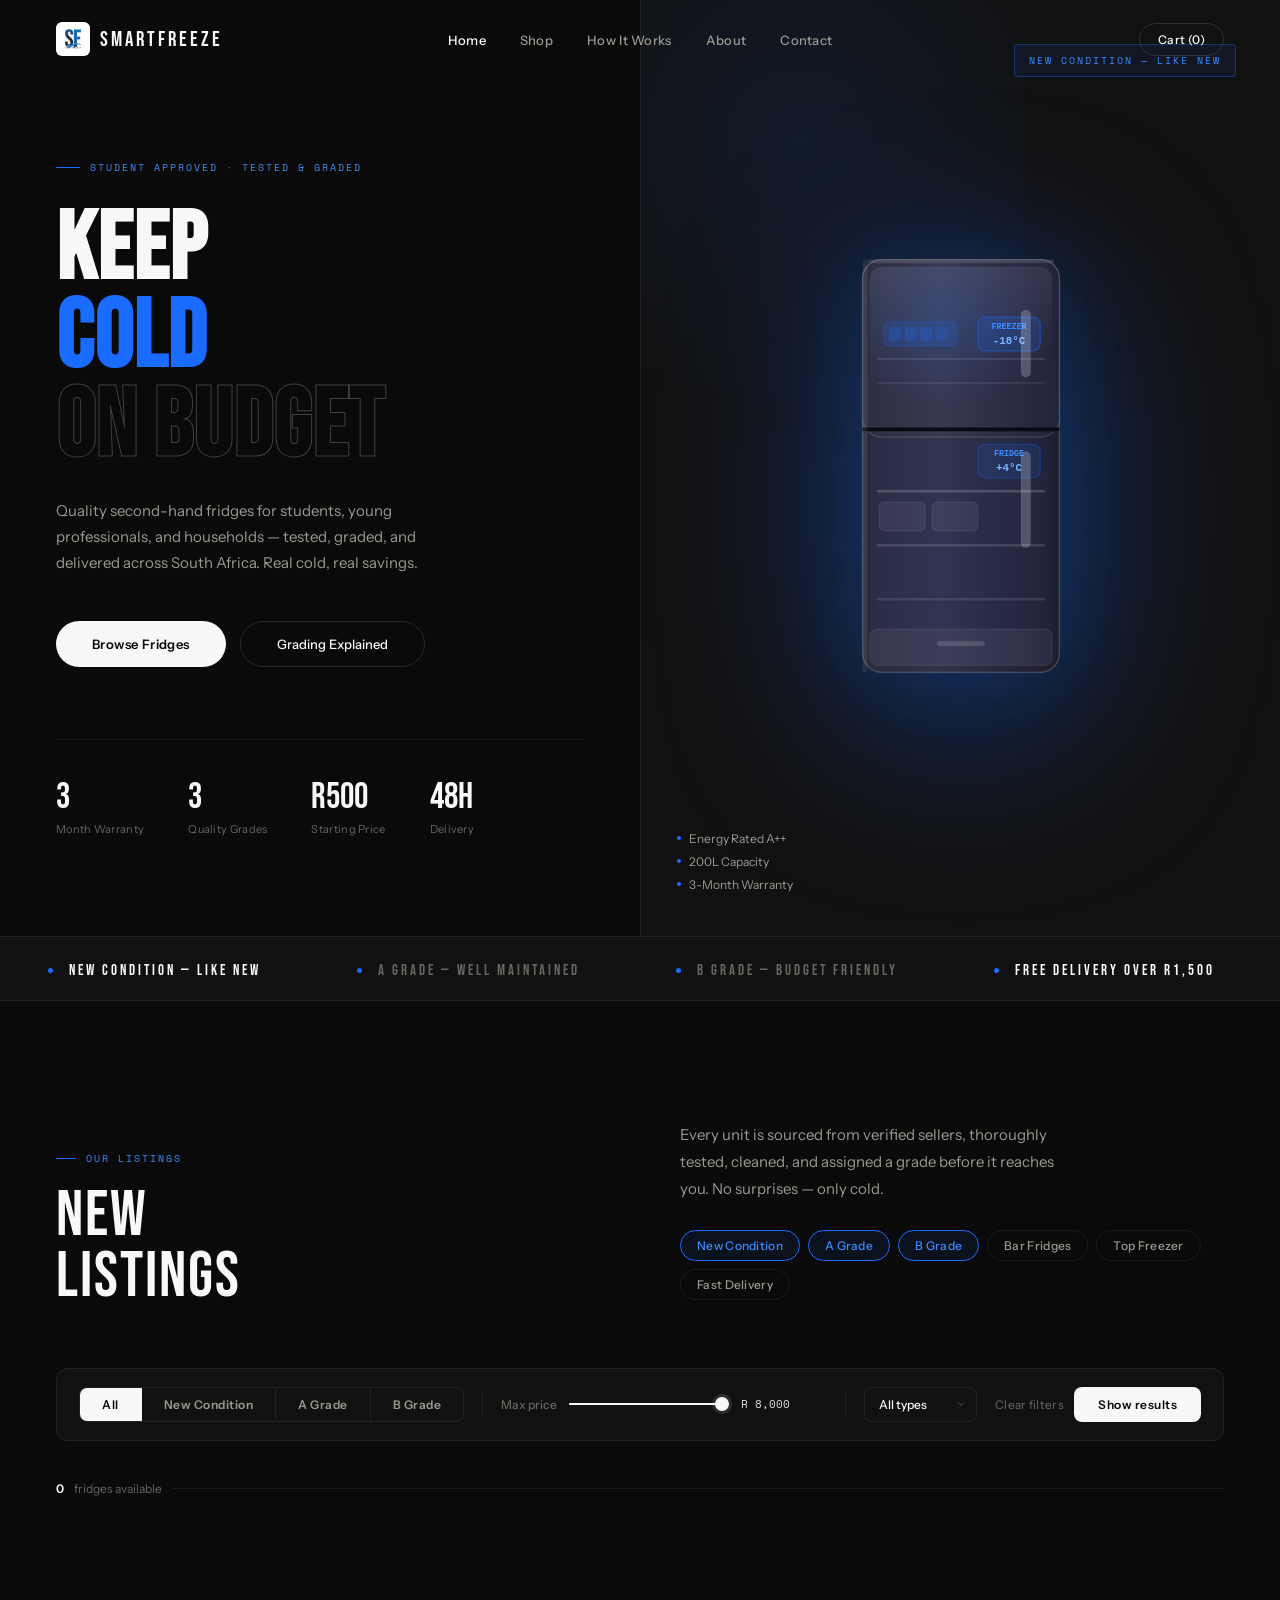
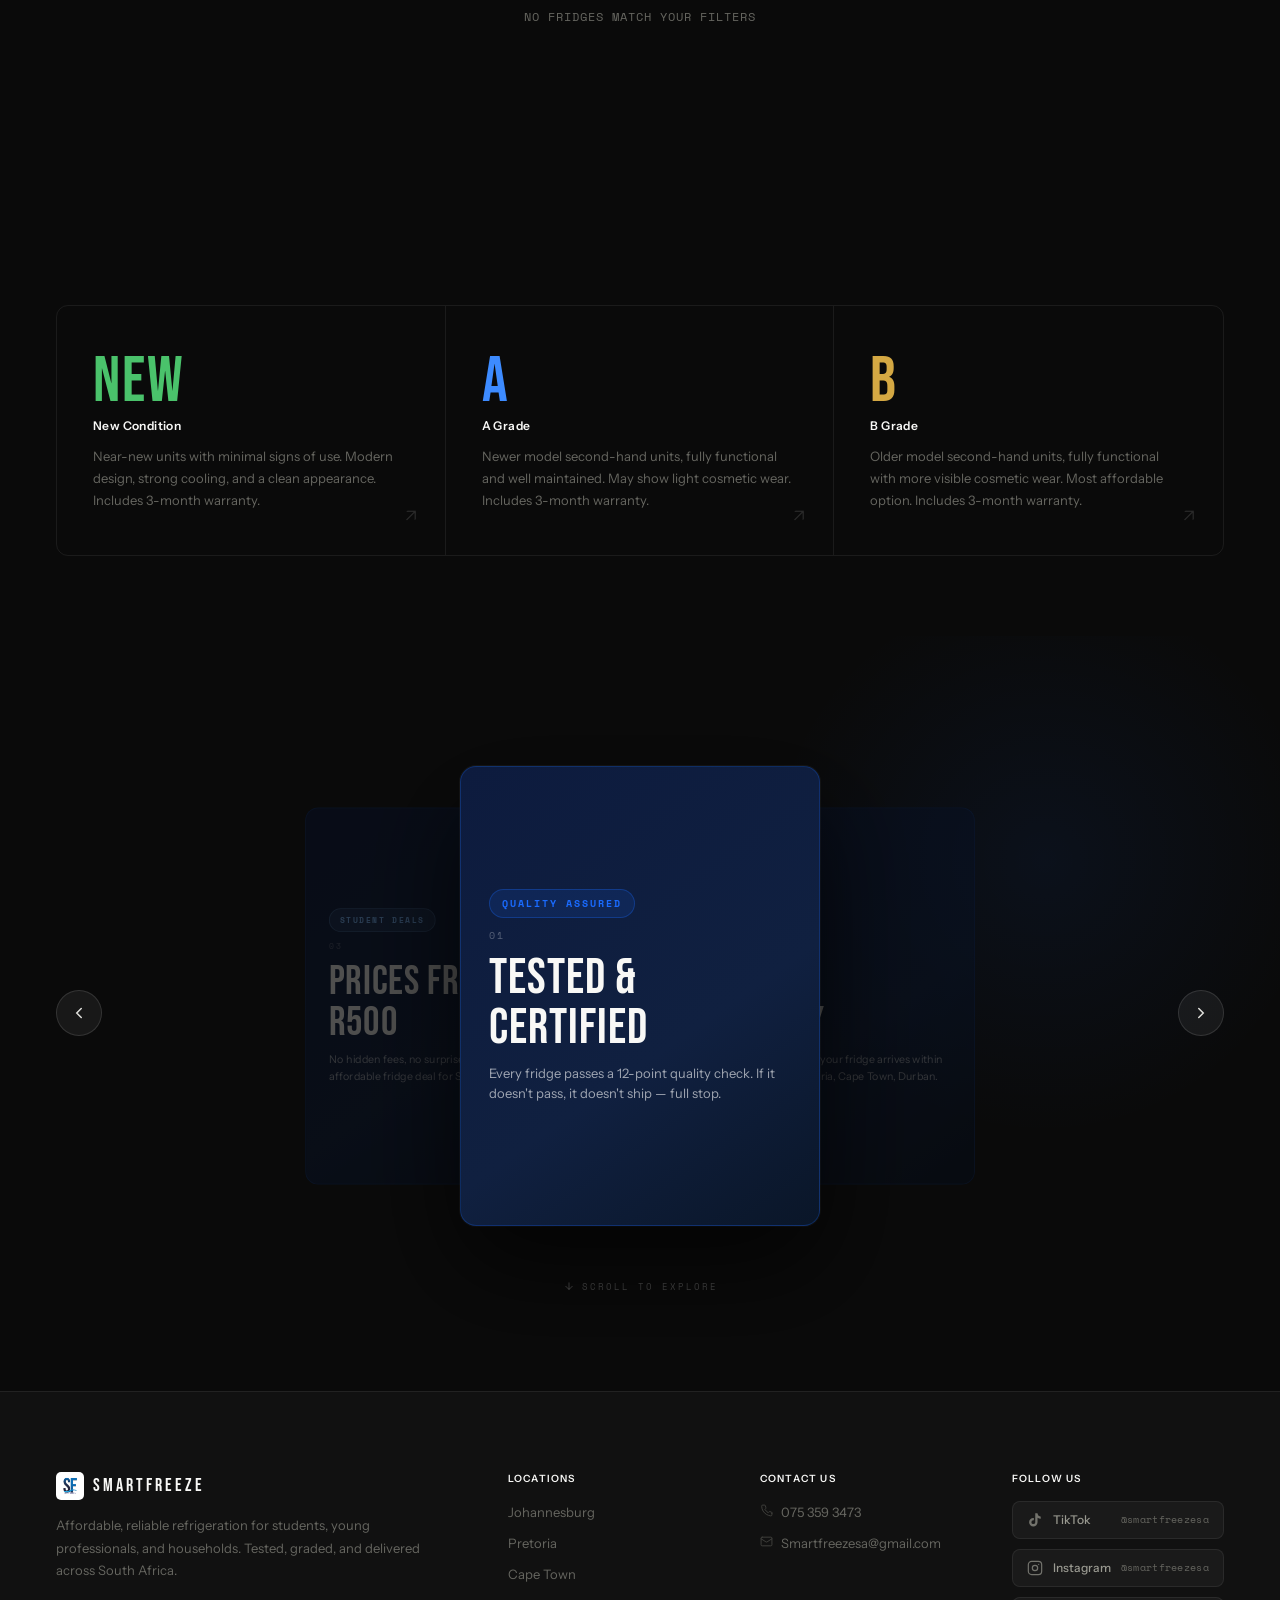
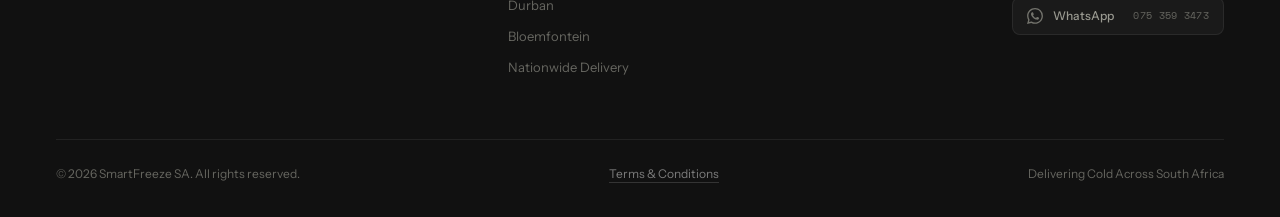
==== commit e6883c64: "Add terms page, env-based config, PayFast flow and mobile fixes" ====
--- a/frontend/EndUser/index.html
+++ b/frontend/EndUser/index.html
@@ -6,6 +6,82 @@
   <title>SmartFreeze — Student Fridges</title>
   <link href="https://fonts.googleapis.com/css2?family=Bebas+Neue&family=Instrument+Sans:wght@300;400;500;600&family=Space+Mono:wght@400;700&display=swap" rel="stylesheet">
   <link rel="stylesheet" href="smartfreeze.css">
+  <style>
+    /* ── MARKETING SLIDE — plain card ── */
+    .mkt-slide {
+      background: linear-gradient(145deg, #0d1b3e 0%, #102040 60%, #0a1628 100%) !important;
+      border: 1px solid rgba(26,107,255,0.25) !important;
+      border-radius: 16px !important;
+      overflow: hidden !important;
+    }
+    .mkt-slide-img,
+    .mkt-slide-overlay { display: none !important; }
+    .mkt-slide-info {
+      position: absolute !important;
+      inset: 0 !important;
+      padding: 34px 28px !important;
+      display: flex !important;
+      flex-direction: column !important;
+      justify-content: center !important;
+      gap: 10px;
+    }
+    .mkt-slide-tag {
+      font-family: 'Space Mono', monospace;
+      font-size: 10px;
+      letter-spacing: 2px;
+      padding: 6px 12px;
+      border-radius: 20px;
+      width: fit-content;
+      margin-bottom: 0 !important;
+    }
+    .tag-blue  { color:#1a6bff; background:rgba(26,107,255,0.12);  border:1px solid rgba(26,107,255,0.3); }
+    .tag-mid   { color:#3d8bff; background:rgba(61,139,255,0.12);  border:1px solid rgba(61,139,255,0.3); }
+    .tag-light { color:#7ab8ff; background:rgba(122,184,255,0.12); border:1px solid rgba(122,184,255,0.3); }
+    .mkt-slide-num { margin-bottom: 0 !important; }
+    .mkt-slide-title {
+      font-size: clamp(30px, 4vw, 50px) !important;
+      margin-bottom: 0 !important;
+    }
+    .mkt-slide-body {
+      font-size: 13px !important;
+      line-height: 1.55 !important;
+      margin-bottom: 0 !important;
+    }
+
+    /* ── FOOTER MOBILE — always 2 columns, never one long list ── */
+    @media (max-width: 768px) {
+      footer { padding: 40px 18px 24px !important; }
+      body footer .ftg {
+        display: grid !important;
+        grid-template-columns: 1fr 1fr !important;
+        gap: 26px 18px !important;
+        margin-bottom: 26px !important;
+      }
+      body footer .ftg > .rev:first-child {
+        grid-column: 1 / -1 !important;
+      }
+      body footer .ftg > .rev:last-child {
+        grid-column: 1 / -1 !important;
+      }
+      body footer .fbt {
+        flex-direction: column !important;
+        gap: 8px !important;
+        text-align: center !important;
+        padding-top: 20px !important;
+      }
+      body footer .fd { font-size: 13px !important; line-height: 1.6 !important; }
+      body footer .fls a { font-size: 13px !important; }
+    }
+
+    /* ── MARKETING CARD MOBILE — fit text, no overflow ── */
+    @media (max-width: 768px) {
+      .mkt-slide-info { padding: 22px 18px !important; gap: 8px; }
+      .mkt-slide-title { font-size: 30px !important; }
+      .mkt-slide-body { font-size: 11.5px !important; line-height: 1.5 !important; }
+      .mkt-slide-tag { font-size: 8.5px !important; padding: 4px 9px !important; letter-spacing: 1.4px; }
+      .mkt-slide-num { font-size: 9px !important; }
+    }
+  </style>
 </head>
 <body>
 
@@ -71,20 +147,13 @@
           </div>
 
           <div class="co-section-label" style="margin-top:24px">Payment Method</div>
-          <div class="pay-tabs">
-            <button class="pay-tab on" onclick="setPayment('cod', this)">
-              <svg viewBox="0 0 24 24" fill="none" stroke="currentColor" stroke-width="1.8" stroke-linecap="round" stroke-linejoin="round" width="14" height="14"><rect x="2" y="6" width="20" height="12" rx="2"/><path d="M12 12a2 2 0 1 0 0-4 2 2 0 0 0 0 4z"/></svg>
-              Cash on Delivery
-            </button>
-            <button class="pay-tab" onclick="setPayment('online', this)">
-              <svg viewBox="0 0 24 24" fill="none" stroke="currentColor" stroke-width="1.8" stroke-linecap="round" stroke-linejoin="round" width="14" height="14"><rect x="1" y="4" width="22" height="16" rx="2"/><line x1="1" y1="10" x2="23" y2="10"/></svg>
-              Card / Online
-            </button>
+          <div class="pay-card-only">
+            <svg viewBox="0 0 24 24" fill="none" stroke="currentColor" stroke-width="1.8" stroke-linecap="round" stroke-linejoin="round" width="16" height="16"><rect x="1" y="4" width="22" height="16" rx="2"/><line x1="1" y1="10" x2="23" y2="10"/></svg>
+            Card Payment via PayFast
           </div>
-          <input type="hidden" id="selectedPayment" value="cod">
-          <div class="cod-note" id="codNote">
+          <div class="cod-note">
             <svg viewBox="0 0 24 24" fill="none" stroke="currentColor" stroke-width="2" stroke-linecap="round" width="13" height="13"><circle cx="12" cy="12" r="10"/><line x1="12" y1="8" x2="12" y2="12"/><line x1="12" y1="16" x2="12.01" y2="16"/></svg>
-            Pay when your fridge is delivered. Our driver will collect payment on arrival.
+            You'll be redirected to PayFast to complete your payment securely. We accept all major cards.
           </div>
         </div>
 
@@ -99,8 +168,8 @@
             </div>
           </div>
           <button class="co-place-btn" id="placeOrderBtn" onclick="submitOrder()">
-            <svg viewBox="0 0 24 24" fill="none" stroke="currentColor" stroke-width="2" stroke-linecap="round" stroke-linejoin="round" width="14" height="14"><path d="M9 11l3 3L22 4"/><path d="M21 12v7a2 2 0 0 1-2 2H5a2 2 0 0 1-2-2V5a2 2 0 0 1 2-2h11"/></svg>
-            Place Order
+            <svg viewBox="0 0 24 24" fill="none" stroke="currentColor" stroke-width="2" stroke-linecap="round" stroke-linejoin="round" width="14" height="14"><rect x="1" y="4" width="22" height="16" rx="2"/><line x1="1" y1="10" x2="23" y2="10"/></svg>
+            Pay with Card
           </button>
           <p class="co-disclaimer">By placing your order you agree to our delivery terms. Free delivery on orders over R1,500.</p>
         </div>
@@ -179,16 +248,90 @@
     <div class="hr">
       <div class="h-grade">NEW CONDITION — LIKE NEW</div>
       <div class="fv">
-        <svg viewBox="0 0 200 340" fill="none" xmlns="http://www.w3.org/2000/svg" style="width:100%;filter:drop-shadow(0 40px 80px rgba(26,107,255,.22))">
-          <rect x="20" y="10" width="160" height="320" rx="14" fill="#141420" stroke="rgba(255,255,255,0.1)" stroke-width="1"/>
-          <rect x="20" y="10" width="160" height="130" rx="14" fill="#171728" stroke="rgba(255,255,255,0.08)" stroke-width="1"/>
-          <line x1="20" y1="140" x2="180" y2="140" stroke="rgba(255,255,255,0.07)" stroke-width="1"/>
-          <rect x="148" y="58" width="8" height="42" rx="4" fill="rgba(255,255,255,0.14)"/>
-          <rect x="148" y="188" width="8" height="62" rx="4" fill="rgba(255,255,255,0.14)"/>
-          <rect x="30" y="18" width="140" height="110" rx="8" fill="url(#hg)" opacity="0.35"/>
-          <defs><radialGradient id="hg" cx="50%" cy="50%" r="50%"><stop offset="0%" stop-color="#1a6bff" stop-opacity="0.4"/><stop offset="100%" stop-color="#1a6bff" stop-opacity="0"/></radialGradient></defs>
-          <rect x="60" y="40" width="54" height="24" rx="4" fill="rgba(26,107,255,0.2)" stroke="rgba(26,107,255,0.35)" stroke-width="0.8"/>
-          <text x="87" y="56" fill="#3d8bff" font-family="monospace" font-size="9" text-anchor="middle">-18°C</text>
+        <svg viewBox="0 0 200 360" fill="none" xmlns="http://www.w3.org/2000/svg" style="width:100%;filter:drop-shadow(0 40px 100px rgba(26,107,255,.45)) drop-shadow(0 0 40px rgba(26,107,255,.15))">
+          <defs>
+            <linearGradient id="bodyGrad" x1="0" y1="0" x2="1" y2="0">
+              <stop offset="0%" stop-color="#2a2a3a"/>
+              <stop offset="40%" stop-color="#32324a"/>
+              <stop offset="100%" stop-color="#1e1e2e"/>
+            </linearGradient>
+            <linearGradient id="topGrad" x1="0" y1="0" x2="1" y2="0">
+              <stop offset="0%" stop-color="#2e2e42"/>
+              <stop offset="40%" stop-color="#38384e"/>
+              <stop offset="100%" stop-color="#22223a"/>
+            </linearGradient>
+            <linearGradient id="shineGrad" x1="0" y1="0" x2="0" y2="1">
+              <stop offset="0%" stop-color="rgba(255,255,255,0.08)"/>
+              <stop offset="100%" stop-color="rgba(255,255,255,0)"/>
+            </linearGradient>
+            <radialGradient id="glowInner" cx="40%" cy="30%" r="60%">
+              <stop offset="0%" stop-color="rgba(26,107,255,0.18)"/>
+              <stop offset="100%" stop-color="rgba(26,107,255,0)"/>
+            </radialGradient>
+          </defs>
+
+          <!-- Main body -->
+          <rect x="18" y="8" width="164" height="344" rx="16" fill="url(#bodyGrad)" stroke="rgba(255,255,255,0.18)" stroke-width="1.2"/>
+
+          <!-- Top freezer compartment -->
+          <rect x="18" y="8" width="164" height="148" rx="16" fill="url(#topGrad)" stroke="rgba(255,255,255,0.15)" stroke-width="1"/>
+          <!-- Freezer bottom edge line -->
+          <rect x="18" y="148" width="164" height="3" fill="#0a0a14" rx="1"/>
+
+          <!-- Shine overlay top -->
+          <rect x="24" y="14" width="152" height="80" rx="10" fill="url(#shineGrad)"/>
+
+          <!-- Inner glow -->
+          <rect x="24" y="14" width="152" height="136" rx="10" fill="url(#glowInner)"/>
+
+          <!-- ── FREEZER INTERIOR ── -->
+          <!-- Shelf lines -->
+          <rect x="30" y="90" width="140" height="1.5" rx="1" fill="rgba(255,255,255,0.12)"/>
+          <rect x="30" y="110" width="140" height="1.5" rx="1" fill="rgba(255,255,255,0.08)"/>
+          <!-- Ice tray suggestion -->
+          <rect x="36" y="60" width="60" height="20" rx="4" fill="rgba(26,107,255,0.15)" stroke="rgba(26,107,255,0.3)" stroke-width="1"/>
+          <rect x="40" y="64" width="10" height="12" rx="2" fill="rgba(26,107,255,0.25)"/>
+          <rect x="53" y="64" width="10" height="12" rx="2" fill="rgba(26,107,255,0.25)"/>
+          <rect x="66" y="64" width="10" height="12" rx="2" fill="rgba(26,107,255,0.25)"/>
+          <rect x="79" y="64" width="10" height="12" rx="2" fill="rgba(26,107,255,0.20)"/>
+
+          <!-- Temp display -->
+          <rect x="114" y="56" width="52" height="28" rx="6" fill="rgba(26,107,255,0.18)" stroke="rgba(26,107,255,0.45)" stroke-width="1"/>
+          <text x="140" y="66" fill="#3d8bff" font-family="monospace" font-size="7" text-anchor="middle" font-weight="700">FREEZER</text>
+          <text x="140" y="78" fill="#7ab8ff" font-family="monospace" font-size="9" text-anchor="middle" font-weight="700">-18°C</text>
+
+          <!-- FREEZER HANDLE -->
+          <rect x="150" y="50" width="8" height="56" rx="4" fill="rgba(255,255,255,0.22)" stroke="rgba(255,255,255,0.1)" stroke-width="0.5"/>
+
+          <!-- ── FRIDGE INTERIOR (lower) ── -->
+          <rect x="24" y="157" width="152" height="188" rx="6" fill="rgba(26,107,255,0.04)"/>
+
+          <!-- Shelves -->
+          <rect x="30" y="200" width="140" height="2" rx="1" fill="rgba(255,255,255,0.18)"/>
+          <rect x="30" y="245" width="140" height="2" rx="1" fill="rgba(255,255,255,0.14)"/>
+          <rect x="30" y="290" width="140" height="2" rx="1" fill="rgba(255,255,255,0.10)"/>
+
+          <!-- Temp display lower -->
+          <rect x="114" y="162" width="52" height="28" rx="6" fill="rgba(26,107,255,0.12)" stroke="rgba(26,107,255,0.3)" stroke-width="1"/>
+          <text x="140" y="172" fill="#3d8bff" font-family="monospace" font-size="7" text-anchor="middle" font-weight="700">FRIDGE</text>
+          <text x="140" y="184" fill="#7ab8ff" font-family="monospace" font-size="9" text-anchor="middle" font-weight="700">+4°C</text>
+
+          <!-- Fridge door items suggestion -->
+          <rect x="32" y="210" width="38" height="24" rx="4" fill="rgba(255,255,255,0.06)" stroke="rgba(255,255,255,0.1)" stroke-width="0.8"/>
+          <rect x="76" y="210" width="38" height="24" rx="4" fill="rgba(255,255,255,0.06)" stroke="rgba(255,255,255,0.1)" stroke-width="0.8"/>
+
+          <!-- FRIDGE HANDLE -->
+          <rect x="150" y="168" width="8" height="80" rx="4" fill="rgba(255,255,255,0.22)" stroke="rgba(255,255,255,0.1)" stroke-width="0.5"/>
+
+          <!-- Bottom drawer suggestion -->
+          <rect x="24" y="316" width="152" height="30" rx="6" fill="rgba(255,255,255,0.05)" stroke="rgba(255,255,255,0.1)" stroke-width="0.8"/>
+          <rect x="80" y="326" width="40" height="4" rx="2" fill="rgba(255,255,255,0.15)"/>
+
+          <!-- Left edge highlight (3D effect) -->
+          <rect x="18" y="8" width="4" height="344" rx="2" fill="rgba(255,255,255,0.08)"/>
+
+          <!-- Top edge highlight -->
+          <rect x="22" y="8" width="156" height="3" rx="1" fill="rgba(255,255,255,0.12)"/>
         </svg>
       </div>
       <div class="h-stags">
@@ -271,27 +414,24 @@
     <div class="mkt-bg-glow"></div>
     <div class="mkt-stage" id="mktStage">
       <div class="mkt-slide" data-index="0">
-        <div class="mkt-slide-img" style="background:linear-gradient(160deg,#0a0f1a 0%,#0d1f3c 50%,#091628 100%)"><div class="mkt-slide-overlay"></div></div>
         <div class="mkt-slide-info">
-          <div class="mkt-slide-tag">QUALITY ASSURED</div>
+          <div class="mkt-slide-tag tag-blue">QUALITY ASSURED</div>
           <div class="mkt-slide-num">01</div>
           <div class="mkt-slide-title">Tested &amp;<br>Certified</div>
           <div class="mkt-slide-body">Every fridge passes a 12-point quality check. If it doesn't pass, it doesn't ship — full stop.</div>
         </div>
       </div>
       <div class="mkt-slide" data-index="1">
-        <div class="mkt-slide-img" style="background:linear-gradient(160deg,#0a0e0d 0%,#0d2218 50%,#091a10 100%)"><div class="mkt-slide-overlay"></div></div>
         <div class="mkt-slide-info">
-          <div class="mkt-slide-tag mkt-tag-green">FAST DELIVERY</div>
+          <div class="mkt-slide-tag tag-mid">FAST DELIVERY</div>
           <div class="mkt-slide-num">02</div>
           <div class="mkt-slide-title">48h<br>Delivery</div>
           <div class="mkt-slide-body">Order before noon and your fridge arrives within 48 hours. Joburg, Pretoria, Cape Town, Durban.</div>
         </div>
       </div>
       <div class="mkt-slide" data-index="2">
-        <div class="mkt-slide-img" style="background:linear-gradient(160deg,#0f0a00 0%,#2a1800 50%,#1a1000 100%)"><div class="mkt-slide-overlay"></div></div>
         <div class="mkt-slide-info">
-          <div class="mkt-slide-tag mkt-tag-gold">STUDENT DEALS</div>
+          <div class="mkt-slide-tag tag-light">STUDENT DEALS</div>
           <div class="mkt-slide-num">03</div>
           <div class="mkt-slide-title">Prices From<br>R500</div>
           <div class="mkt-slide-body">No hidden fees, no surprises. Just the most affordable fridge deal for South African students.</div>
@@ -340,7 +480,7 @@
         </div>
       </div>
     </div>
-    <div class="fbt"><div>© 2026 SmartFreeze SA. All rights reserved.</div><div>Delivering Cold Across South Africa</div></div>
+    <div class="fbt"><div>© 2026 SmartFreeze SA. All rights reserved.</div><div><a href="terms.html" style="color:rgba(255,255,255,0.45);text-decoration:none;border-bottom:1px solid rgba(255,255,255,0.15);padding-bottom:1px">Terms &amp; Conditions</a></div><div>Delivering Cold Across South Africa</div></div>
   </footer>
 
   <!-- FRIDGE MODAL -->
@@ -379,6 +519,8 @@
     </div>
   </div>
 
-  <script src="smartfreeze.js"></script>
+<script src="config.js"></script>
+<script src="smartfreeze.js"></script>
+  
 </body>
 </html>
--- a/frontend/EndUser/smartfreeze.css
+++ b/frontend/EndUser/smartfreeze.css
@@ -1042,4 +1042,12 @@
   .cb               { padding: 10px 10px 12px; }
   .cn               { font-size: 11px; }
   .cpr              { font-size: 10px; }
+}
+/* ── CARD ONLY PAYMENT ── */
+.pay-card-only {
+  display: flex; align-items: center; gap: 10px;
+  padding: 12px 16px; border-radius: 8px;
+  background: rgba(26,107,255,.08); border: 1px solid rgba(26,107,255,.25);
+  color: var(--blue2); font-size: 13px; font-weight: 600;
+  margin-bottom: 12px;
 }
